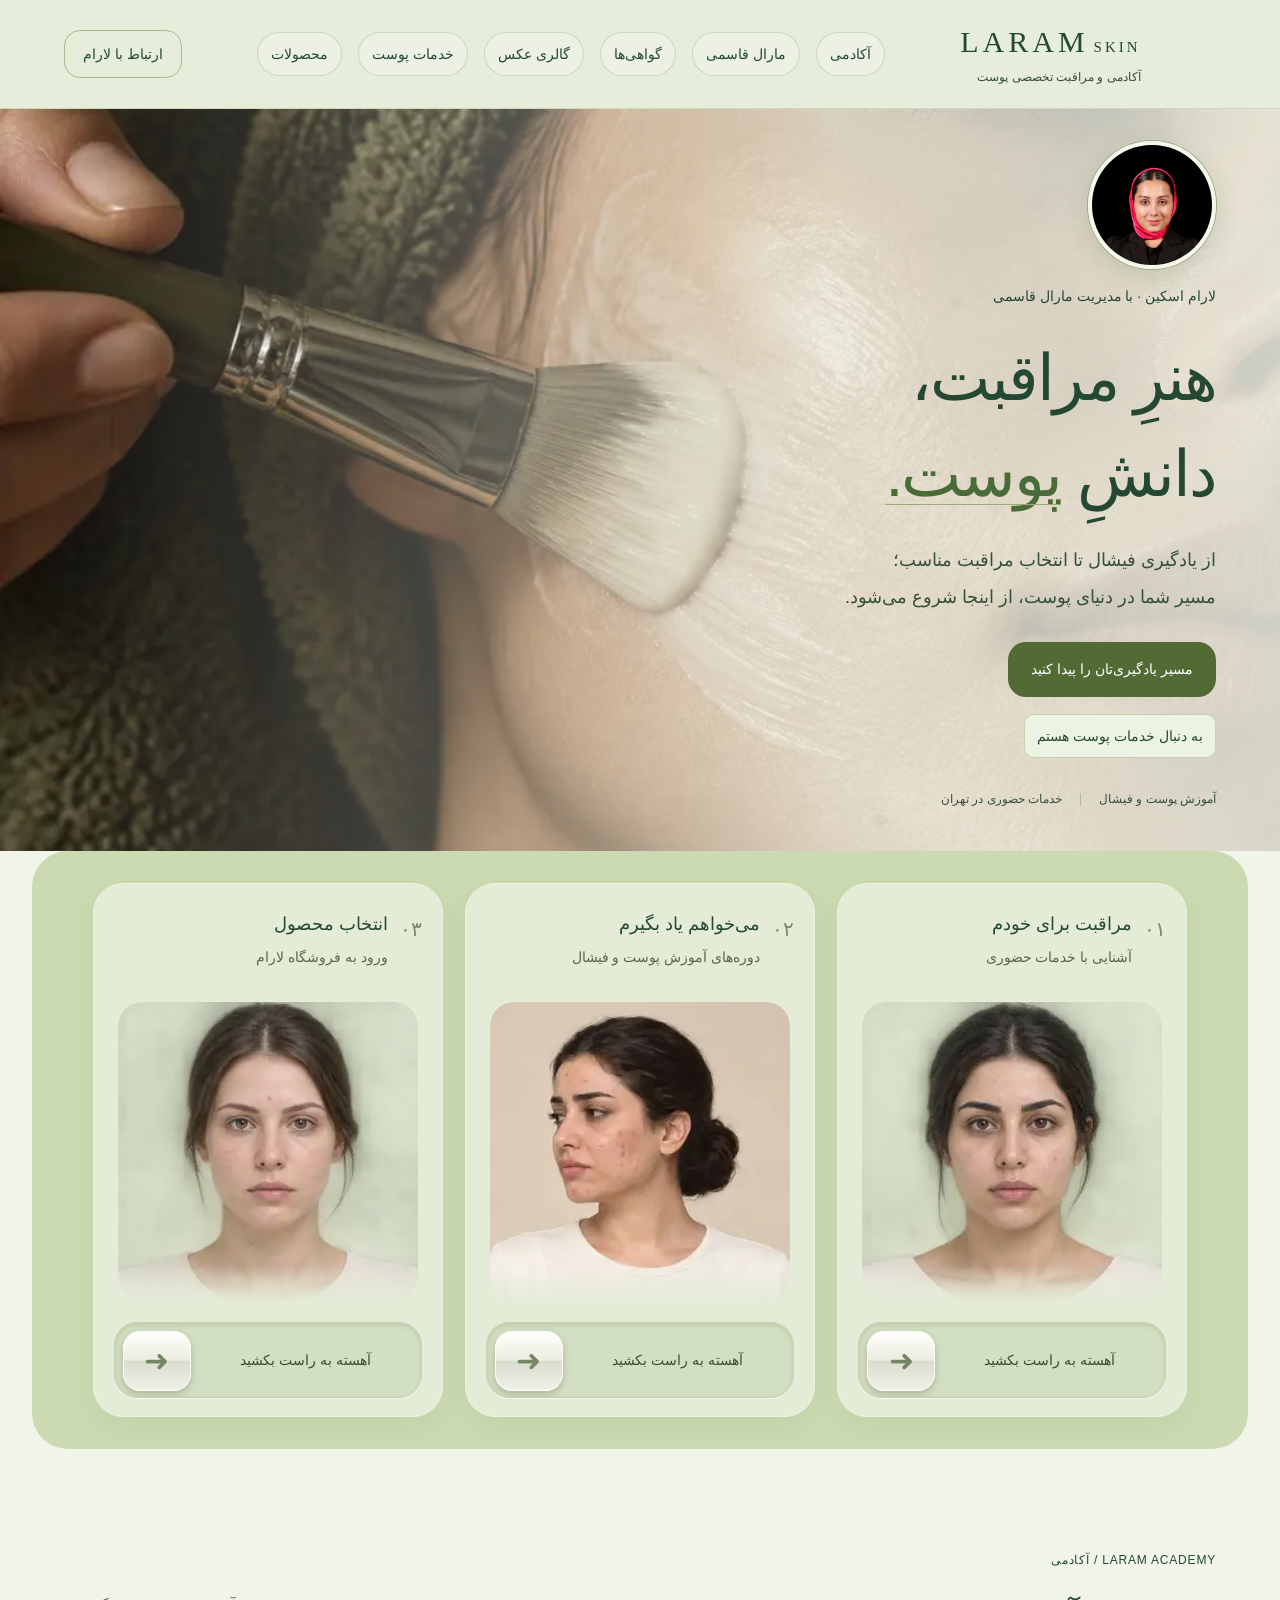
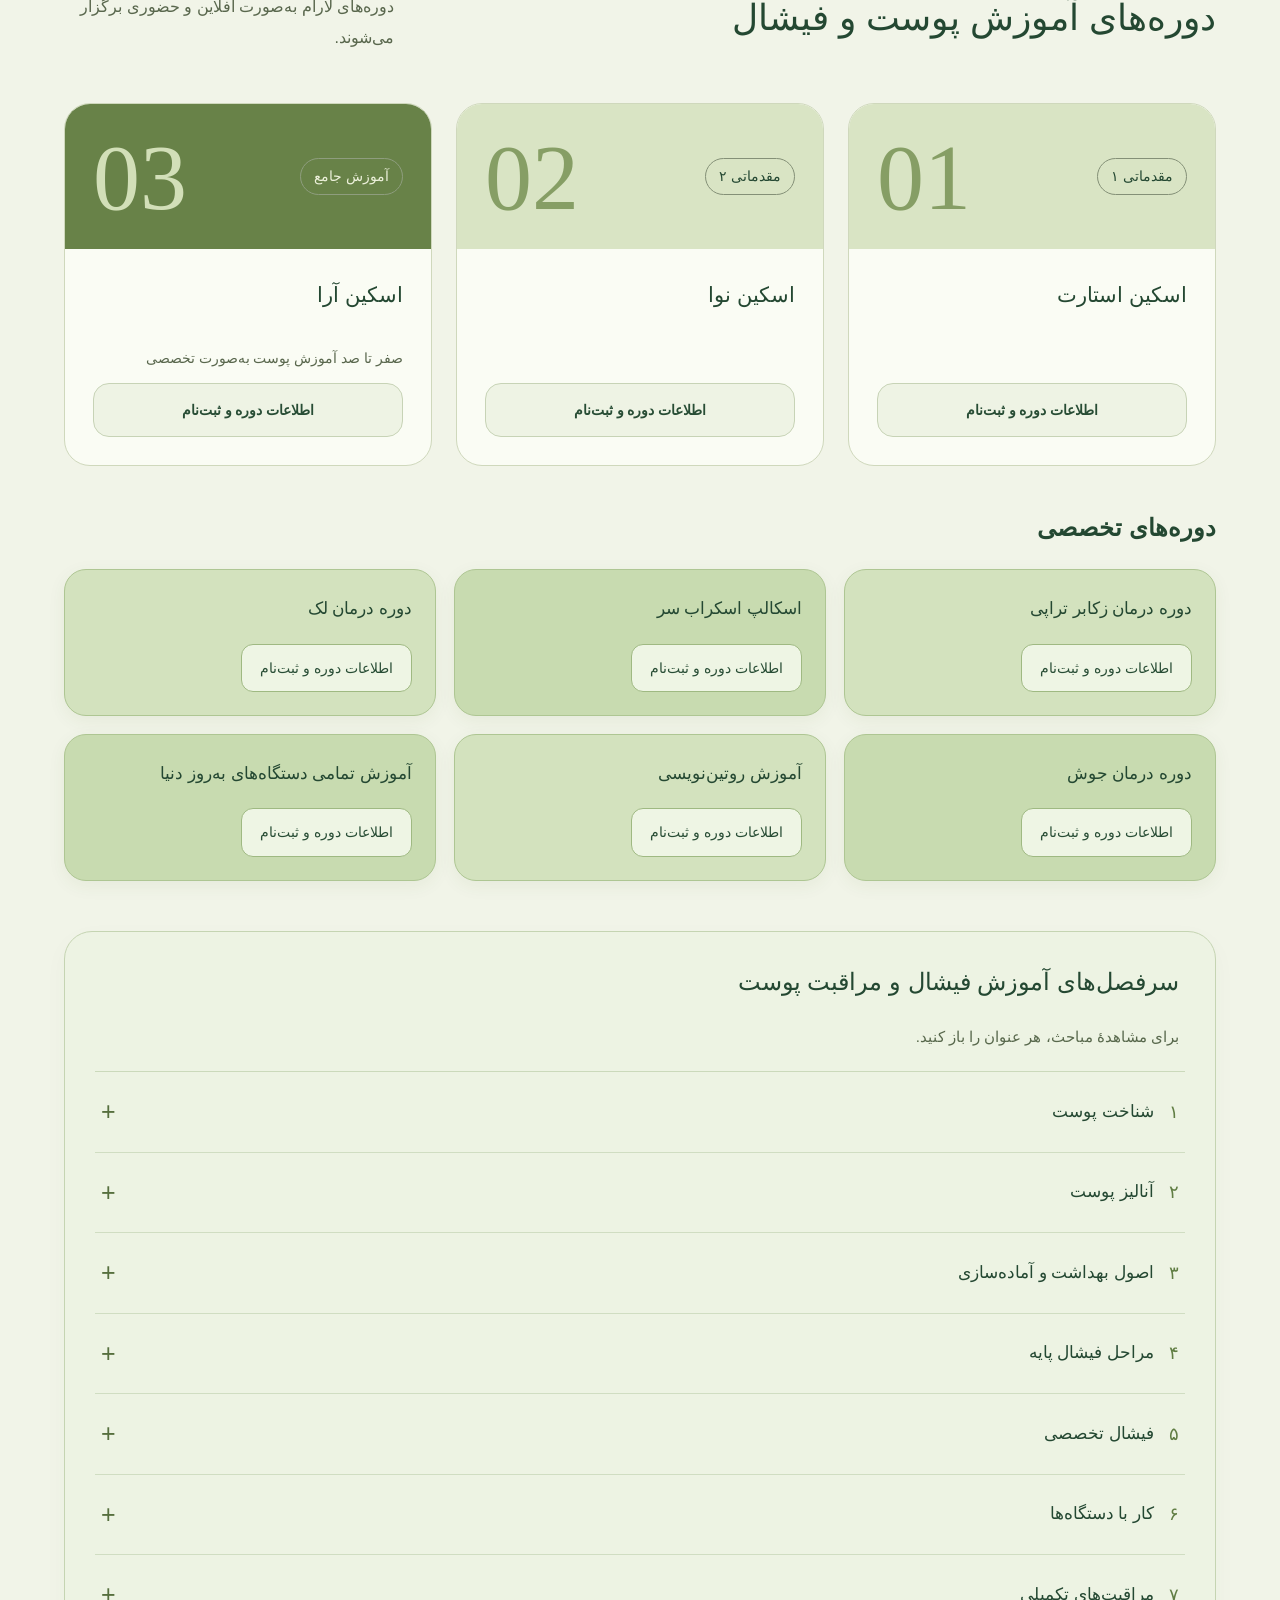
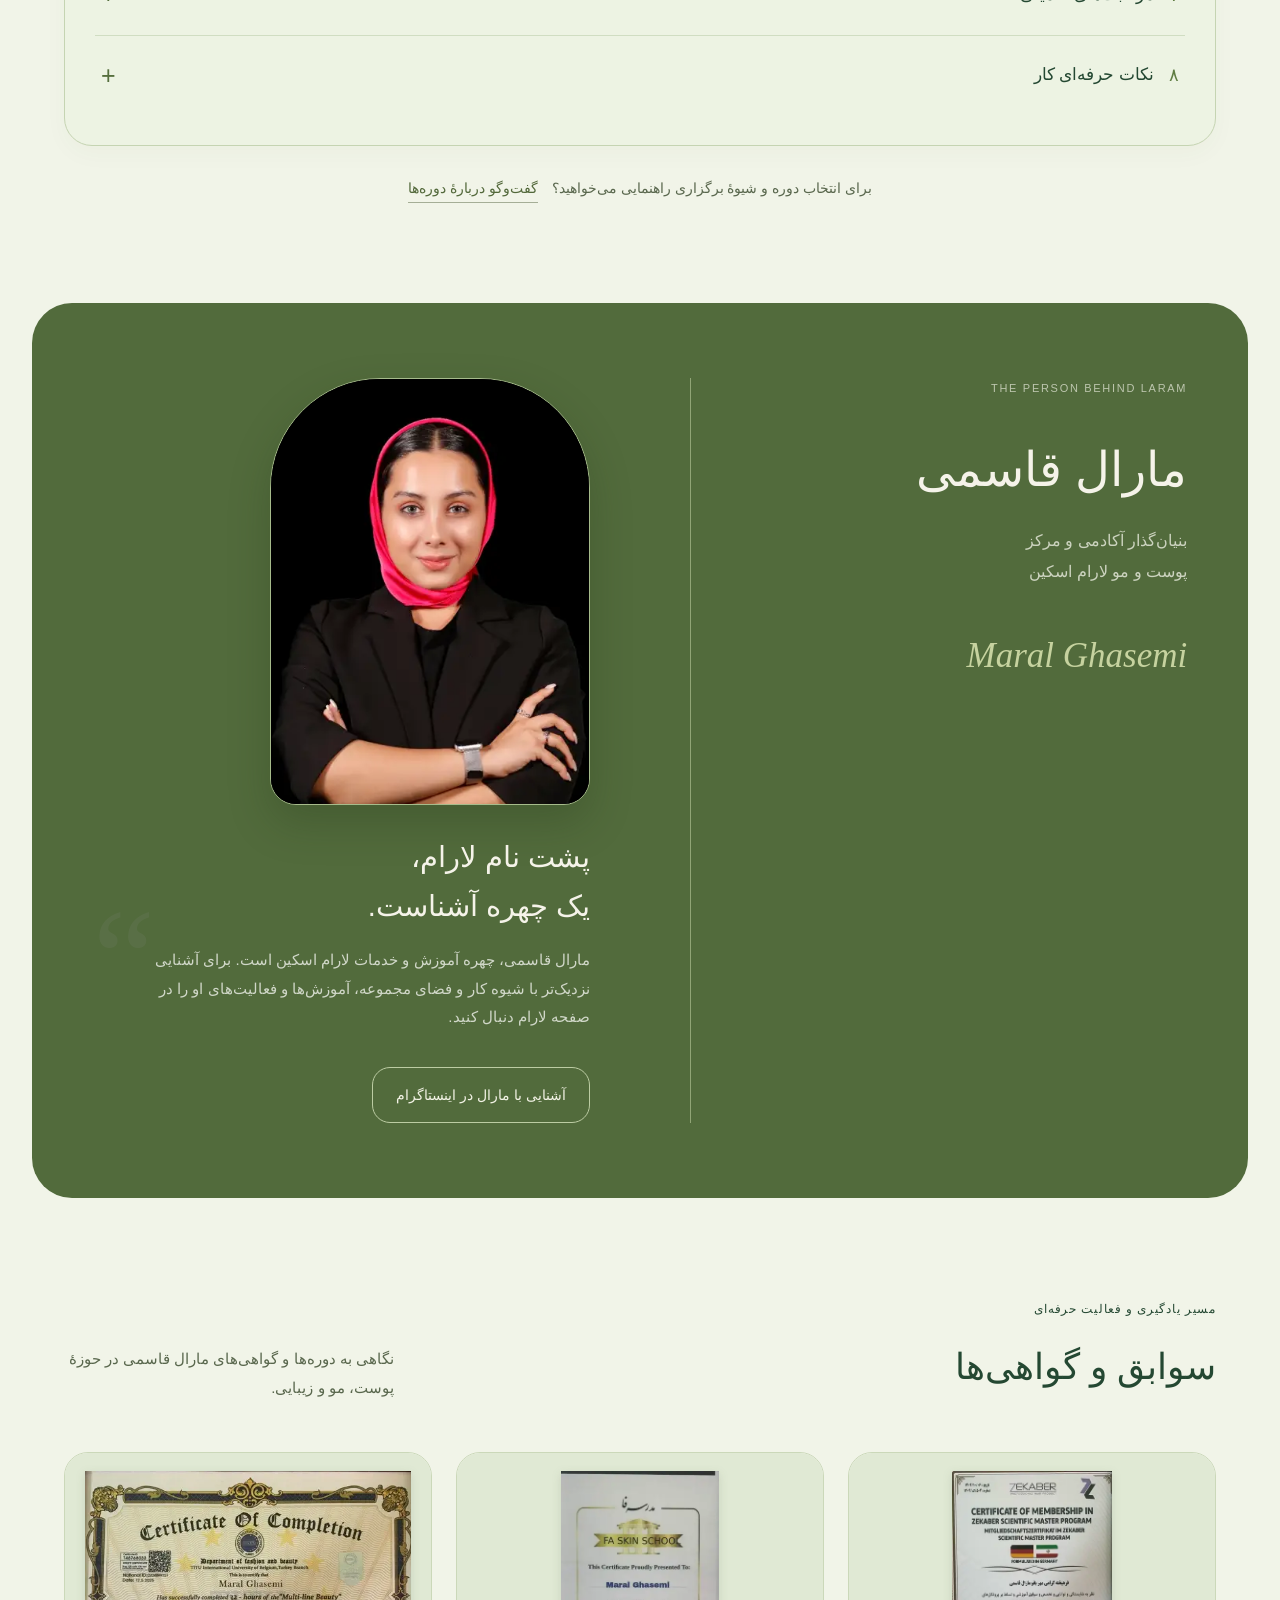
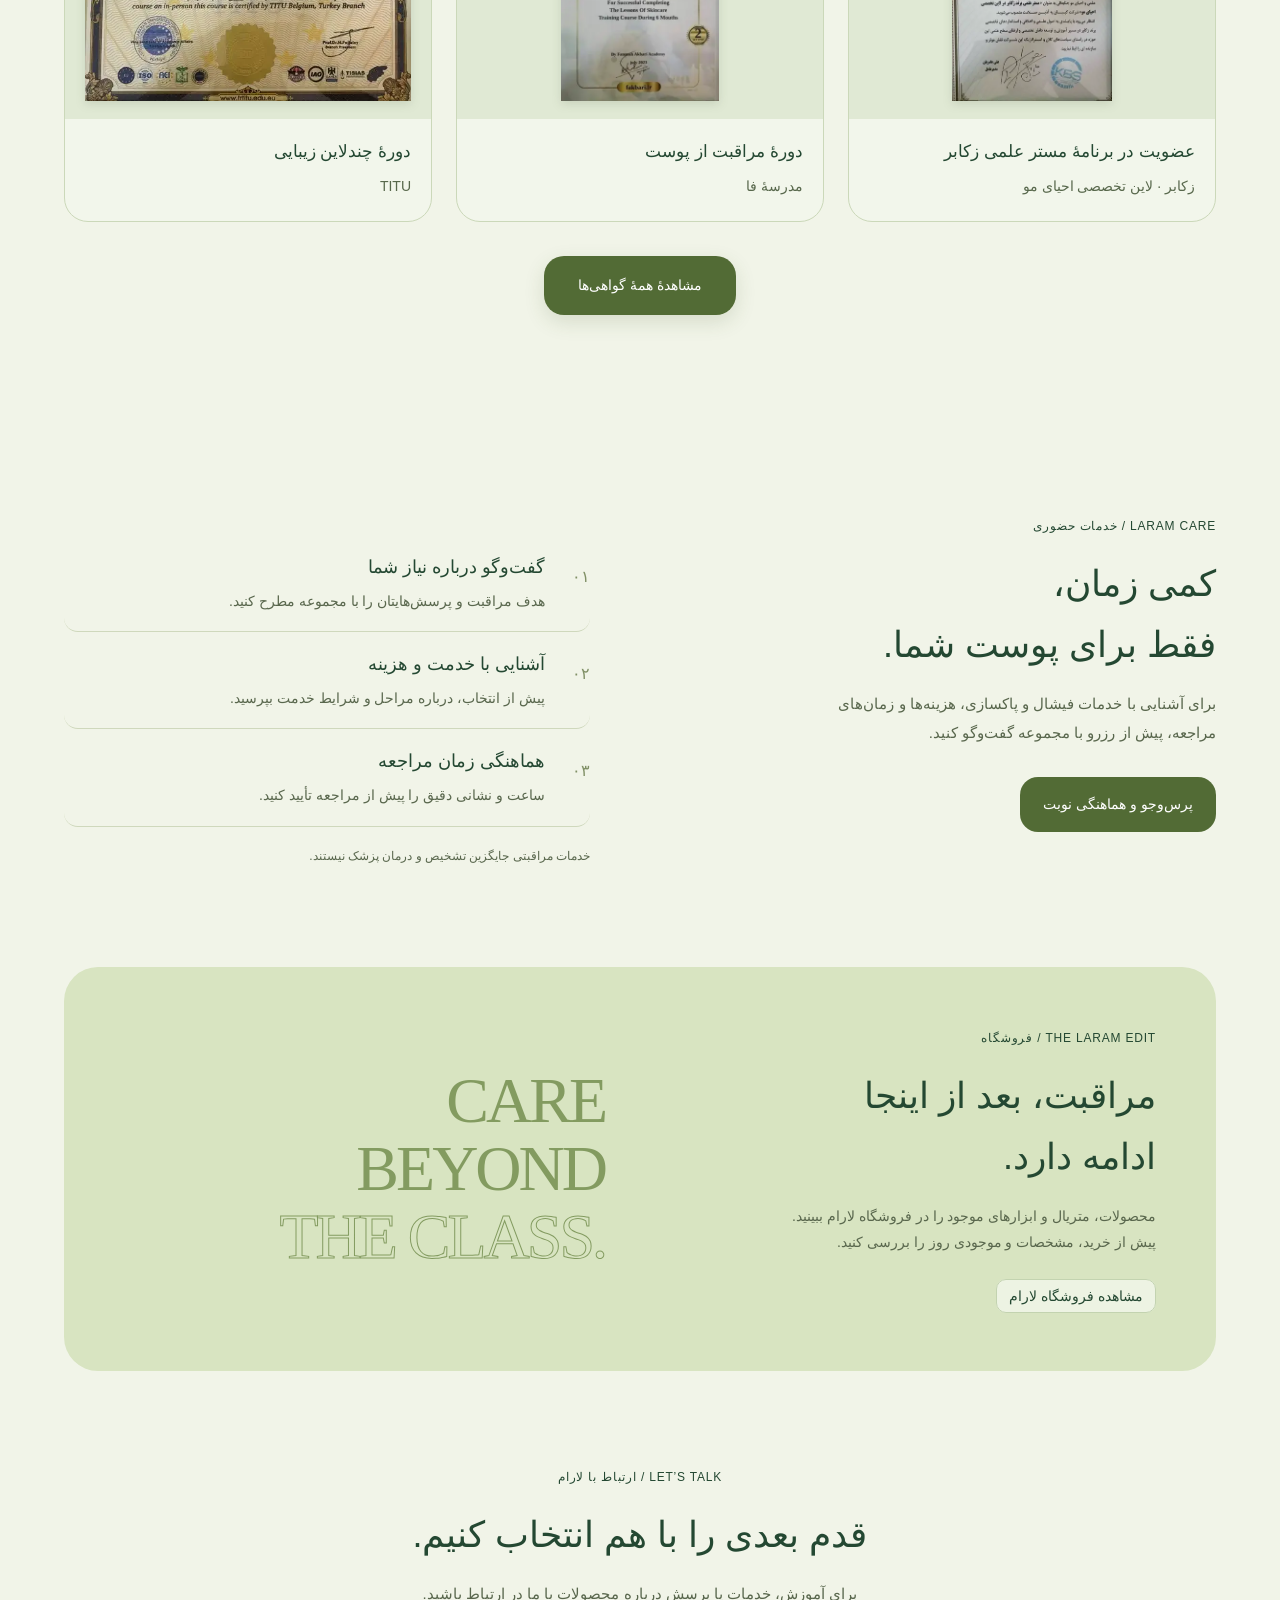
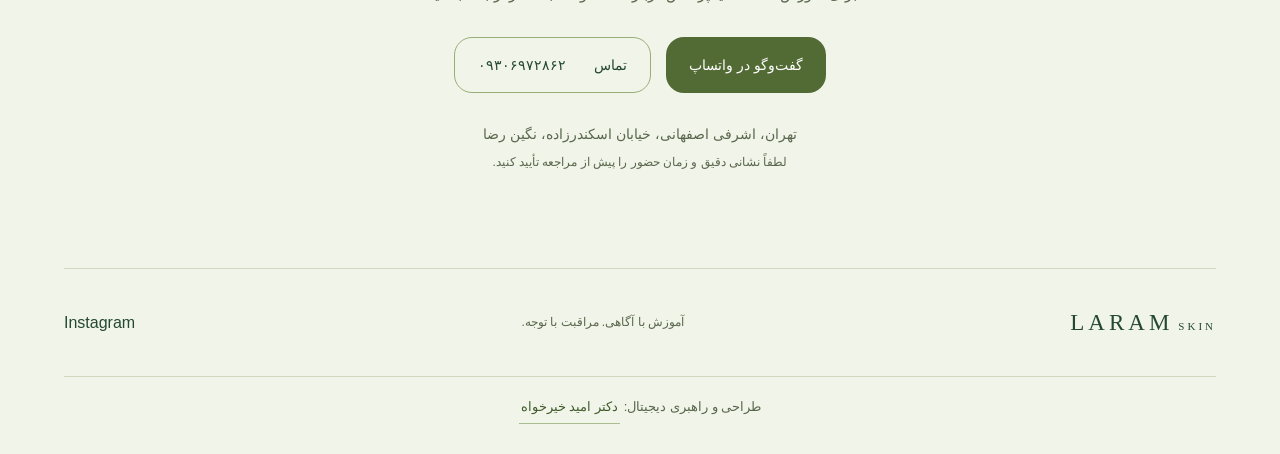
==== index.html @ 92f3fbf0 "chore: refresh responsive gallery assets" ====
<!doctype html><html lang="fa" dir="rtl"><head><meta charset="utf-8"><meta name="viewport" content="width=device-width, initial-scale=1"><meta name="description" content="لارام اسکین؛ آموزش تخصصی پوست و فیشال و خدمات مراقبت از پوست با مارال قاسمی"><title>لارام اسکین — هنر مراقبت، دانش پوست</title><link rel="canonical" href="https://laramskin.com/"><meta property="og:type" content="website"><meta property="og:locale" content="fa_IR"><meta property="og:site_name" content="لارام اسکین"><meta property="og:title" content="لارام اسکین — هنر مراقبت، دانش پوست"><meta property="og:description" content="آموزش تخصصی پوست و فیشال و خدمات مراقبت از پوست با مارال قاسمی"><meta property="og:url" content="https://laramskin.com/"><meta property="og:image" content="https://laramskin.com/assets/laram-skin-social-cover-v1.jpg"><meta property="og:image:secure_url" content="https://laramskin.com/assets/laram-skin-social-cover-v1.jpg"><meta property="og:image:type" content="image/jpeg"><meta property="og:image:width" content="1200"><meta property="og:image:height" content="630"><meta property="og:image:alt" content="لارام اسکین با مدیریت مارال قاسمی"><meta name="twitter:card" content="summary_large_image"><meta name="twitter:title" content="لارام اسکین — هنر مراقبت، دانش پوست"><meta name="twitter:description" content="آموزش تخصصی پوست و فیشال و خدمات مراقبت از پوست با مارال قاسمی"><meta name="twitter:image" content="https://laramskin.com/assets/laram-skin-social-cover-v1.jpg"><link rel="stylesheet" href="site-bundle.css?v=20260920c"></head><body><div id="laram-circle-preview" dir="rtl">


<a class="skip" href="#main">رفتن به محتوای اصلی</a>
<header><div class="nav wrap"><span class="nav-maral" aria-hidden="true"><img src="assets/maral-avatar.webp" alt="" width="40" height="40"><span>مارال قاسمی</span></span><a href="#" class="brand" aria-label="لارام اسکین، خانه"><span class="wordmark" dir="ltr">LARAM<span>SKIN</span></span><small>آکادمی و مراقبت تخصصی پوست</small></a><nav aria-label="منوی اصلی"><a href="#academy">آکادمی</a><a href="#maral">مارال قاسمی</a><a href="credentials.html">گواهی‌ها</a><a href="gallery.html">گالری عکس</a><a href="#care">خدمات پوست</a><a href="#shop">محصولات</a></nav><a class="nav-cta" href="#contact">ارتباط با لارام</a><button class="menu-btn" aria-expanded="false" aria-controls="mobile-nav" aria-label="باز کردن منو">☰</button></div><nav id="mobile-nav" class="mobile-nav" hidden><a href="#academy">آکادمی</a><a href="#maral">مارال قاسمی</a><a href="credentials.html">گواهی‌ها</a><a href="gallery.html">گالری عکس</a><a href="#care">خدمات پوست</a><a href="#shop">محصولات</a><a href="#contact">ارتباط با لارام</a></nav></header>
<main id="main">
<section class="hero hero-background"><div class="hero-copy"><div class="eyebrow maral-intro"><img class="maral-avatar" src="assets/maral-avatar.webp" alt="مارال قاسمی" width="56" height="56"><span class="maral-intro-text">لارام اسکین · با مدیریت مارال قاسمی</span></div><h1>هنرِ مراقبت،<br>دانشِ <em>پوست.</em></h1><p>از یادگیری فیشال تا انتخاب مراقبت مناسب؛<br>مسیر شما در دنیای پوست، از اینجا شروع می‌شود.</p><div class="actions"><a class="button primary" href="#academy">مسیر یادگیری‌تان را پیدا کنید</a><a class="text-link" href="#care">به دنبال خدمات پوست هستم</a></div><div class="hero-foot"><span>آموزش پوست و فیشال</span><i></i><span>خدمات حضوری در تهران</span></div></div></section>
<section class="path-band"><div class="wrap paths">
<div class="slide-card" data-destination="#care"><div class="slide-heading"><span class="number">۰۱</span><div><h2>مراقبت برای خودم</h2><p>آشنایی با خدمات حضوری</p></div></div><div class="portrait-stage" aria-hidden="true"><div class="skin-portrait portrait-happy"></div><div class="skin-portrait portrait-sad"></div></div><div class="skin-slide" dir="ltr"><div class="slide-instruction" dir="rtl">آهسته به راست بکشید</div><button class="slide-handle" type="button" role="slider" aria-label="ورود به مراقبت برای خودم؛ به راست بکشید" aria-valuemin="0" aria-valuemax="100" aria-valuenow="0" aria-valuetext="برای ورود به راست بکشید" aria-orientation="horizontal"><span aria-hidden="true" style="font-size:30px;line-height:1">➜</span></button></div></div>
<div class="slide-card" data-destination="#academy"><div class="slide-heading"><span class="number">۰۲</span><div><h2>می‌خواهم یاد بگیرم</h2><p>دوره‌های آموزش پوست و فیشال</p></div></div><div class="portrait-stage" aria-hidden="true"><div class="skin-portrait portrait-happy"></div><div class="skin-portrait portrait-sad"></div></div><div class="skin-slide" dir="ltr"><div class="slide-instruction" dir="rtl">آهسته به راست بکشید</div><button class="slide-handle" type="button" role="slider" aria-label="ورود به دوره‌های آموزشی؛ به راست بکشید" aria-valuemin="0" aria-valuemax="100" aria-valuenow="0" aria-valuetext="برای ورود به راست بکشید" aria-orientation="horizontal"><span aria-hidden="true" style="font-size:30px;line-height:1">➜</span></button></div></div>
<div class="slide-card" data-destination="#shop"><div class="slide-heading"><span class="number">۰۳</span><div><h2>انتخاب محصول</h2><p>ورود به فروشگاه لارام</p></div></div><div class="portrait-stage" aria-hidden="true"><div class="skin-portrait portrait-happy"></div><div class="skin-portrait portrait-sad"></div></div><div class="skin-slide" dir="ltr"><div class="slide-instruction" dir="rtl">آهسته به راست بکشید</div><button class="slide-handle" type="button" role="slider" aria-label="ورود به فروشگاه لارام؛ به راست بکشید" aria-valuemin="0" aria-valuemax="100" aria-valuenow="0" aria-valuetext="برای ورود به راست بکشید" aria-orientation="horizontal"><span aria-hidden="true" style="font-size:30px;line-height:1">➜</span></button></div></div>
</div></section>
<section id="academy" class="section wrap"><div class="section-head"><div><div class="eyebrow">LARAM ACADEMY / آکادمی</div><h2>دوره‌های آموزش پوست و فیشال</h2></div><p>دوره‌های لارام به‌صورت آفلاین و حضوری برگزار می‌شوند.</p></div><div class="courses"><article class="course"><div class="course-top"><span>مقدماتی ۱</span><b>01</b></div><div class="course-body"><h3>اسکین استارت</h3><a class="course-link" href="https://wa.me/989306972862?text=%D8%B3%D9%84%D8%A7%D9%85%D8%8C%20%D8%A8%D8%B1%D8%A7%DB%8C%20%D8%AB%D8%A8%D8%AA%E2%80%8C%D9%86%D8%A7%D9%85%D8%8C%20%D8%B4%D9%87%D8%B1%DB%8C%D9%87%20%D9%88%20%D8%B4%DB%8C%D9%88%D9%87%D9%94%20%D8%A8%D8%B1%DA%AF%D8%B2%D8%A7%D8%B1%DB%8C%20%D8%A7%D8%B3%DA%A9%DB%8C%D9%86%20%D8%A7%D8%B3%D8%AA%D8%A7%D8%B1%D8%AA%20%28%D8%A2%D9%81%D9%84%D8%A7%DB%8C%D9%86%20%DB%8C%D8%A7%20%D8%AD%D8%B6%D9%88%D8%B1%DB%8C%29%20%D8%B1%D8%A7%D9%87%D9%86%D9%85%D8%A7%DB%8C%DB%8C%20%D9%85%DB%8C%E2%80%8C%D8%AE%D9%88%D8%A7%D9%87%D9%85." target="_blank" rel="noopener">اطلاعات دوره و ثبت‌نام</a></div></article><article class="course"><div class="course-top"><span>مقدماتی ۲</span><b>02</b></div><div class="course-body"><h3>اسکین نوا</h3><a class="course-link" href="https://wa.me/989306972862?text=%D8%B3%D9%84%D8%A7%D9%85%D8%8C%20%D8%A8%D8%B1%D8%A7%DB%8C%20%D8%AB%D8%A8%D8%AA%E2%80%8C%D9%86%D8%A7%D9%85%D8%8C%20%D8%B4%D9%87%D8%B1%DB%8C%D9%87%20%D9%88%20%D8%B4%DB%8C%D9%88%D9%87%D9%94%20%D8%A8%D8%B1%DA%AF%D8%B2%D8%A7%D8%B1%DB%8C%20%D8%A7%D8%B3%DA%A9%DB%8C%D9%86%20%D9%86%D9%88%D8%A7%20%28%D8%A2%D9%81%D9%84%D8%A7%DB%8C%D9%86%20%DB%8C%D8%A7%20%D8%AD%D8%B6%D9%88%D8%B1%DB%8C%29%20%D8%B1%D8%A7%D9%87%D9%86%D9%85%D8%A7%DB%8C%DB%8C%20%D9%85%DB%8C%E2%80%8C%D8%AE%D9%88%D8%A7%D9%87%D9%85." target="_blank" rel="noopener">اطلاعات دوره و ثبت‌نام</a></div></article><article class="course featured"><div class="course-top"><span>آموزش جامع</span><b>03</b></div><div class="course-body"><h3>اسکین آرا</h3><p>صفر تا صد آموزش پوست به‌صورت تخصصی</p><a class="course-link" href="https://wa.me/989306972862?text=%D8%B3%D9%84%D8%A7%D9%85%D8%8C%20%D8%A8%D8%B1%D8%A7%DB%8C%20%D8%AB%D8%A8%D8%AA%E2%80%8C%D9%86%D8%A7%D9%85%D8%8C%20%D8%B4%D9%87%D8%B1%DB%8C%D9%87%20%D9%88%20%D8%B4%DB%8C%D9%88%D9%87%D9%94%20%D8%A8%D8%B1%DA%AF%D8%B2%D8%A7%D8%B1%DB%8C%20%D8%A7%D8%B3%DA%A9%DB%8C%D9%86%20%D8%A2%D8%B1%D8%A7%20%28%D8%A2%D9%81%D9%84%D8%A7%DB%8C%D9%86%20%DB%8C%D8%A7%20%D8%AD%D8%B6%D9%88%D8%B1%DB%8C%29%20%D8%B1%D8%A7%D9%87%D9%86%D9%85%D8%A7%DB%8C%DB%8C%20%D9%85%DB%8C%E2%80%8C%D8%AE%D9%88%D8%A7%D9%87%D9%85." target="_blank" rel="noopener">اطلاعات دوره و ثبت‌نام</a></div></article></div><div class="specialist-courses"><h3>دوره‌های تخصصی</h3><div class="specialist-grid"><article class="specialist-course"><h4>دوره درمان زکابر تراپی</h4><a href="https://wa.me/989306972862?text=%D8%B3%D9%84%D8%A7%D9%85%D8%8C%20%D8%A8%D8%B1%D8%A7%DB%8C%20%D8%AB%D8%A8%D8%AA%E2%80%8C%D9%86%D8%A7%D9%85%D8%8C%20%D8%B4%D9%87%D8%B1%DB%8C%D9%87%20%D9%88%20%D8%B4%DB%8C%D9%88%D9%87%D9%94%20%D8%A8%D8%B1%DA%AF%D8%B2%D8%A7%D8%B1%DB%8C%20%D8%AF%D9%88%D8%B1%D9%87%20%D8%AF%D8%B1%D9%85%D8%A7%D9%86%20%D8%B2%DA%A9%D8%A7%D8%A8%D8%B1%20%D8%AA%D8%B1%D8%A7%D9%BE%DB%8C%20%28%D8%A2%D9%81%D9%84%D8%A7%DB%8C%D9%86%20%DB%8C%D8%A7%20%D8%AD%D8%B6%D9%88%D8%B1%DB%8C%29%20%D8%B1%D8%A7%D9%87%D9%86%D9%85%D8%A7%DB%8C%DB%8C%20%D9%85%DB%8C%E2%80%8C%D8%AE%D9%88%D8%A7%D9%87%D9%85." target="_blank" rel="noopener">اطلاعات دوره و ثبت‌نام</a></article><article class="specialist-course"><h4>اسکالپ اسکراب سر</h4><a href="https://wa.me/989306972862?text=%D8%B3%D9%84%D8%A7%D9%85%D8%8C%20%D8%A8%D8%B1%D8%A7%DB%8C%20%D8%AB%D8%A8%D8%AA%E2%80%8C%D9%86%D8%A7%D9%85%D8%8C%20%D8%B4%D9%87%D8%B1%DB%8C%D9%87%20%D9%88%20%D8%B4%DB%8C%D9%88%D9%87%D9%94%20%D8%A8%D8%B1%DA%AF%D8%B2%D8%A7%D8%B1%DB%8C%20%D8%A7%D8%B3%DA%A9%D8%A7%D9%84%D9%BE%20%D8%A7%D8%B3%DA%A9%D8%B1%D8%A7%D8%A8%20%D8%B3%D8%B1%20%28%D8%A2%D9%81%D9%84%D8%A7%DB%8C%D9%86%20%DB%8C%D8%A7%20%D8%AD%D8%B6%D9%88%D8%B1%DB%8C%29%20%D8%B1%D8%A7%D9%87%D9%86%D9%85%D8%A7%DB%8C%DB%8C%20%D9%85%DB%8C%E2%80%8C%D8%AE%D9%88%D8%A7%D9%87%D9%85." target="_blank" rel="noopener">اطلاعات دوره و ثبت‌نام</a></article><article class="specialist-course"><h4>دوره درمان لک</h4><a href="https://wa.me/989306972862?text=%D8%B3%D9%84%D8%A7%D9%85%D8%8C%20%D8%A8%D8%B1%D8%A7%DB%8C%20%D8%AB%D8%A8%D8%AA%E2%80%8C%D9%86%D8%A7%D9%85%D8%8C%20%D8%B4%D9%87%D8%B1%DB%8C%D9%87%20%D9%88%20%D8%B4%DB%8C%D9%88%D9%87%D9%94%20%D8%A8%D8%B1%DA%AF%D8%B2%D8%A7%D8%B1%DB%8C%20%D8%AF%D9%88%D8%B1%D9%87%20%D8%AF%D8%B1%D9%85%D8%A7%D9%86%20%D9%84%DA%A9%20%28%D8%A2%D9%81%D9%84%D8%A7%DB%8C%D9%86%20%DB%8C%D8%A7%20%D8%AD%D8%B6%D9%88%D8%B1%DB%8C%29%20%D8%B1%D8%A7%D9%87%D9%86%D9%85%D8%A7%DB%8C%DB%8C%20%D9%85%DB%8C%E2%80%8C%D8%AE%D9%88%D8%A7%D9%87%D9%85." target="_blank" rel="noopener">اطلاعات دوره و ثبت‌نام</a></article><article class="specialist-course"><h4>دوره درمان جوش</h4><a href="https://wa.me/989306972862?text=%D8%B3%D9%84%D8%A7%D9%85%D8%8C%20%D8%A8%D8%B1%D8%A7%DB%8C%20%D8%AB%D8%A8%D8%AA%E2%80%8C%D9%86%D8%A7%D9%85%D8%8C%20%D8%B4%D9%87%D8%B1%DB%8C%D9%87%20%D9%88%20%D8%B4%DB%8C%D9%88%D9%87%D9%94%20%D8%A8%D8%B1%DA%AF%D8%B2%D8%A7%D8%B1%DB%8C%20%D8%AF%D9%88%D8%B1%D9%87%20%D8%AF%D8%B1%D9%85%D8%A7%D9%86%20%D8%AC%D9%88%D8%B4%20%28%D8%A2%D9%81%D9%84%D8%A7%DB%8C%D9%86%20%DB%8C%D8%A7%20%D8%AD%D8%B6%D9%88%D8%B1%DB%8C%29%20%D8%B1%D8%A7%D9%87%D9%86%D9%85%D8%A7%DB%8C%DB%8C%20%D9%85%DB%8C%E2%80%8C%D8%AE%D9%88%D8%A7%D9%87%D9%85." target="_blank" rel="noopener">اطلاعات دوره و ثبت‌نام</a></article><article class="specialist-course"><h4>آموزش روتین‌نویسی</h4><a href="https://wa.me/989306972862?text=%D8%B3%D9%84%D8%A7%D9%85%D8%8C%20%D8%A8%D8%B1%D8%A7%DB%8C%20%D8%AB%D8%A8%D8%AA%E2%80%8C%D9%86%D8%A7%D9%85%D8%8C%20%D8%B4%D9%87%D8%B1%DB%8C%D9%87%20%D9%88%20%D8%B4%DB%8C%D9%88%D9%87%D9%94%20%D8%A8%D8%B1%DA%AF%D8%B2%D8%A7%D8%B1%DB%8C%20%D8%A2%D9%85%D9%88%D8%B2%D8%B4%20%D8%B1%D9%88%D8%AA%DB%8C%D9%86%E2%80%8C%D9%86%D9%88%DB%8C%D8%B3%DB%8C%20%28%D8%A2%D9%81%D9%84%D8%A7%DB%8C%D9%86%20%DB%8C%D8%A7%20%D8%AD%D8%B6%D9%88%D8%B1%DB%8C%29%20%D8%B1%D8%A7%D9%87%D9%86%D9%85%D8%A7%DB%8C%DB%8C%20%D9%85%DB%8C%E2%80%8C%D8%AE%D9%88%D8%A7%D9%87%D9%85." target="_blank" rel="noopener">اطلاعات دوره و ثبت‌نام</a></article><article class="specialist-course"><h4>آموزش تمامی دستگاه‌های به‌روز دنیا</h4><a href="https://wa.me/989306972862?text=%D8%B3%D9%84%D8%A7%D9%85%D8%8C%20%D8%A8%D8%B1%D8%A7%DB%8C%20%D8%AB%D8%A8%D8%AA%E2%80%8C%D9%86%D8%A7%D9%85%D8%8C%20%D8%B4%D9%87%D8%B1%DB%8C%D9%87%20%D9%88%20%D8%B4%DB%8C%D9%88%D9%87%D9%94%20%D8%A8%D8%B1%DA%AF%D8%B2%D8%A7%D8%B1%DB%8C%20%D8%A2%D9%85%D9%88%D8%B2%D8%B4%20%D8%AA%D9%85%D8%A7%D9%85%DB%8C%20%D8%AF%D8%B3%D8%AA%DA%AF%D8%A7%D9%87%E2%80%8C%D9%87%D8%A7%DB%8C%20%D8%A8%D9%87%E2%80%8C%D8%B1%D9%88%D8%B2%20%D8%AF%D9%86%DB%8C%D8%A7%20%28%D8%A2%D9%81%D9%84%D8%A7%DB%8C%D9%86%20%DB%8C%D8%A7%20%D8%AD%D8%B6%D9%88%D8%B1%DB%8C%29%20%D8%B1%D8%A7%D9%87%D9%86%D9%85%D8%A7%DB%8C%DB%8C%20%D9%85%DB%8C%E2%80%8C%D8%AE%D9%88%D8%A7%D9%87%D9%85." target="_blank" rel="noopener">اطلاعات دوره و ثبت‌نام</a></article></div></div><div id="syllabus" class="syllabus"><div class="syllabus-heading"><h3>سرفصل‌های آموزش فیشال و مراقبت پوست</h3><p>برای مشاهدهٔ مباحث، هر عنوان را باز کنید.</p></div><details class="syllabus-item"><summary><span class="syllabus-number">۱</span><span>شناخت پوست</span></summary><div class="syllabus-content"><ul><li>انواع پوست: خشک، چرب، مختلط، نرمال</li><li>شناخت مشکلات و نیازهای پوست</li><li>تشخیص نوع و وضعیت پوست</li><li>آشنایی با موانع پوستی و حساسیت‌ها</li><li>موارد منع انجام فیشال</li></ul></div></details><details class="syllabus-item"><summary><span class="syllabus-number">۲</span><span>آنالیز پوست</span></summary><div class="syllabus-content"><ul><li>نحوه صحیح مشاوره با مشتری</li><li>بررسی نوع و شرایط پوست</li><li>شناخت جوش، لک، دهیدراتگی، کدری و منافذ</li><li>انتخاب پروتکل مناسب برای هر پوست</li><li>طراحی روتین مراقبتی متناسب با پوست</li></ul></div></details><details class="syllabus-item"><summary><span class="syllabus-number">۳</span><span>اصول بهداشت و آماده‌سازی</span></summary><div class="syllabus-content"><ul><li>ضدعفونی و استریل ابزار و محیط</li><li>اصول بهداشت فردی و کار با مشتری</li><li>آماده‌سازی تخت و وسایل فیشال</li><li>نحوه صحیح استفاده و نگهداری از ابزار</li></ul></div></details><details class="syllabus-item"><summary><span class="syllabus-number">۴</span><span>مراحل فیشال پایه</span></summary><div class="syllabus-content"><ul><li>پاکسازی اولیه</li><li>شوینده و پاکسازی عمقی</li><li>لایه‌برداری</li><li>بخور و آماده‌سازی پوست</li><li>تخلیه اصولی کومدون‌ها در صورت مناسب بودن پوست</li><li>ماساژ صورت و گردن</li><li>ماسک</li><li>تونر، سرم و آبرسان</li><li>کرم و ضدآفتاب</li><li>مراقبت‌های بعد از فیشال</li></ul></div></details><details class="syllabus-item"><summary><span class="syllabus-number">۵</span><span>فیشال تخصصی</span></summary><div class="syllabus-content"><ul><li>فیشال پوست خشک و دهیدراته</li><li>فیشال پوست چرب و مستعد جوش</li><li>فیشال پوست مختلط</li><li>فیشال پوست کدر و خسته</li><li>فیشال پوست حساس</li><li>فیشال ضدلک و روشن‌کننده</li><li>فیشال آبرسان و ترمیم‌کننده</li><li>فیشال ضدپیری</li></ul></div></details><details class="syllabus-item"><summary><span class="syllabus-number">۶</span><span>کار با دستگاه‌ها</span></summary><div class="syllabus-content"><p class="device-note">آموزش کار با دستگاه‌ها متناسب با دستگاه‌های مورد استفاده در دوره انجام می‌شود.</p><ul><li>هیدروفیشال</li><li>اولتراسونیک</li><li>های‌فرکانس</li><li>اتوی صورت</li><li>میکرودرم</li><li>LED</li><li>اکسیژن‌رسانی</li></ul></div></details><details class="syllabus-item"><summary><span class="syllabus-number">۷</span><span>مراقبت‌های تکمیلی</span></summary><div class="syllabus-content"><ul><li>آموزش ماساژ صورت</li><li>ماسک‌گذاری صحیح</li><li>انتخاب محصولات مناسب هر پوست</li><li>ترکیب صحیح محصولات و مواد فعال</li><li>مراقبت قبل و بعد از فیشال</li><li>توصیه روتین خانگی به مشتری</li></ul></div></details><details class="syllabus-item"><summary><span class="syllabus-number">۸</span><span>نکات حرفه‌ای کار</span></summary><div class="syllabus-content"><ul><li>نحوه برخورد و مشاوره با مشتری</li><li>تشکیل پرونده پوستی</li><li>عکاسی قبل و بعد</li><li>قیمت‌گذاری خدمات</li><li>طراحی پکیج‌های فیشال</li><li>افزایش رضایت و وفاداری مشتری</li></ul></div></details></div><div class="academy-note"><span>برای انتخاب دوره و شیوهٔ برگزاری راهنمایی می‌خواهید؟</span><a href="https://wa.me/989306972862?text=%D8%B3%D9%84%D8%A7%D9%85%D8%8C%20%D8%A8%D8%B1%D8%A7%DB%8C%20%D8%AB%D8%A8%D8%AA%E2%80%8C%D9%86%D8%A7%D9%85%D8%8C%20%D8%B4%D9%87%D8%B1%DB%8C%D9%87%20%D9%88%20%D8%B4%DB%8C%D9%88%D9%87%D9%94%20%D8%A8%D8%B1%DA%AF%D8%B2%D8%A7%D8%B1%DB%8C%20%D8%AF%D9%88%D8%B1%D9%87%E2%80%8C%D9%87%D8%A7%DB%8C%20%D9%84%D8%A7%D8%B1%D8%A7%D9%85%20%28%D8%A2%D9%81%D9%84%D8%A7%DB%8C%D9%86%20%DB%8C%D8%A7%20%D8%AD%D8%B6%D9%88%D8%B1%DB%8C%29%20%D8%B1%D8%A7%D9%87%D9%86%D9%85%D8%A7%DB%8C%DB%8C%20%D9%85%DB%8C%E2%80%8C%D8%AE%D9%88%D8%A7%D9%87%D9%85." target="_blank" rel="noopener">گفت‌وگو دربارهٔ دوره‌ها</a></div></section>
<section id="maral" class="founder"><div class="wrap founder-grid"><div class="founder-title"><div class="eyebrow">THE PERSON BEHIND LARAM</div><h2>مارال قاسمی</h2><p>بنیان‌گذار آکادمی و مرکز<br>پوست و مو لارام اسکین</p><span class="signature" dir="ltr">Maral Ghasemi</span></div><div class="founder-copy"><figure class="maral-portrait"><img src="assets/maral-avatar.webp" alt="مارال قاسمی، بنیان‌گذار لارام اسکین" width="720" height="960" loading="lazy"></figure><span class="large-quote">“</span><h3>پشت نام لارام،<br>یک چهره آشناست.</h3><p>مارال قاسمی، چهره آموزش و خدمات لارام اسکین است. برای آشنایی نزدیک‌تر با شیوه کار و فضای مجموعه، آموزش‌ها و فعالیت‌های او را در صفحه لارام دنبال کنید.</p><a class="button light" href="https://www.instagram.com/laramskin.ir/" target="_blank" rel="noopener">آشنایی با مارال در اینستاگرام</a></div></div></section>
<section id="credentials" class="section wrap cert-section"><div class="section-head"><div><div class="eyebrow">مسیر یادگیری و فعالیت حرفه‌ای</div><h2>سوابق و گواهی‌ها</h2></div><p>نگاهی به دوره‌ها و گواهی‌های مارال قاسمی در حوزهٔ پوست، مو و زیبایی.</p></div><div class="cert-grid cert-highlights"><article class="cert-card" id="cert-2616"><a class="cert-preview" href="credentials.html#cert-2616"><img src="assets/certificate-2616-thumb.webp" alt="عضویت در برنامهٔ مستر علمی زکابر به نام مارال قاسمی" loading="lazy" width="480" height="340"></a><div class="cert-caption"><h3>عضویت در برنامهٔ مستر علمی زکابر</h3><p>زکابر · لاین تخصصی احیای مو</p></div></article><article class="cert-card" id="cert-2623"><a class="cert-preview" href="credentials.html#cert-2623"><img src="assets/certificate-2623-thumb.webp" alt="دورهٔ مراقبت از پوست به نام مارال قاسمی" loading="lazy" width="480" height="340"></a><div class="cert-caption"><h3>دورهٔ مراقبت از پوست</h3><p>مدرسهٔ فا</p></div></article><article class="cert-card" id="cert-2620"><a class="cert-preview" href="credentials.html#cert-2620"><img src="assets/certificate-2620-thumb.webp" alt="دورهٔ چندلاین زیبایی به نام مارال قاسمی" loading="lazy" width="480" height="340"></a><div class="cert-caption"><h3>دورهٔ چندلاین زیبایی</h3><p>TITU</p></div></article></div><a class="button primary cert-all" href="credentials.html">مشاهدهٔ همهٔ گواهی‌ها</a></section>
<section id="care" class="section wrap care"><div><div class="eyebrow">LARAM CARE / خدمات حضوری</div><h2>کمی زمان،<br>فقط برای پوست شما.</h2><p class="care-intro">برای آشنایی با خدمات فیشال و پاکسازی، هزینه‌ها و زمان‌های مراجعه، پیش از رزرو با مجموعه گفت‌وگو کنید.</p><a class="button primary" href="https://wa.me/989306972862?text=سلام،%20برای%20خدمات%20فیشال%20و%20زمان‌های%20مراجعه%20راهنمایی%20می‌خواهم." target="_blank" rel="noopener">پرس‌وجو و هماهنگی نوبت</a></div><div class="care-list"><div><span>۰۱</span><div><h3>گفت‌وگو درباره نیاز شما</h3><p>هدف مراقبت و پرسش‌هایتان را با مجموعه مطرح کنید.</p></div></div><div><span>۰۲</span><div><h3>آشنایی با خدمت و هزینه</h3><p>پیش از انتخاب، درباره مراحل و شرایط خدمت بپرسید.</p></div></div><div><span>۰۳</span><div><h3>هماهنگی زمان مراجعه</h3><p>ساعت و نشانی دقیق را پیش از مراجعه تأیید کنید.</p></div></div><small>خدمات مراقبتی جایگزین تشخیص و درمان پزشک نیستند.</small></div></section>
<section id="shop" class="shop wrap"><div><div class="eyebrow">THE LARAM EDIT / فروشگاه</div><h2>مراقبت، بعد از اینجا<br>ادامه دارد.</h2><p>محصولات، متریال و ابزارهای موجود را در فروشگاه لارام ببینید.<br>پیش از خرید، مشخصات و موجودی روز را بررسی کنید.</p><a class="text-link" href="https://laramskin.ir/" target="_blank" rel="noopener">مشاهده فروشگاه لارام</a></div><div class="shop-type" aria-hidden="true"><span>CARE</span><span>BEYOND</span><span class="outline">THE CLASS.</span></div></section>
<section id="contact" class="contact wrap"><div class="eyebrow">LET’S TALK / ارتباط با لارام</div><h2>قدم بعدی را با هم انتخاب کنیم.</h2><p>برای آموزش، خدمات یا پرسش درباره محصولات با ما در ارتباط باشید.</p><div class="contact-buttons"><a class="button primary" href="https://wa.me/989306972862" target="_blank" rel="noopener">گفت‌وگو در واتساپ</a><a class="button outline-button" href="tel:+989306972862">تماس <span dir="ltr">۰۹۳۰۶۹۷۲۸۶۲</span></a></div><p class="address">تهران، اشرفی اصفهانی، خیابان اسکندرزاده، نگین رضا<br><small>لطفاً نشانی دقیق و زمان حضور را پیش از مراجعه تأیید کنید.</small></p></section>
</main><footer class="wrap"><a class="wordmark" href="#" dir="ltr">LARAM<span>SKIN</span></a><p>آموزش با آگاهی. مراقبت با توجه.</p><a href="https://www.instagram.com/laramskin.ir/" target="_blank" rel="noopener" dir="ltr">Instagram</a><div class="site-credit">طراحی و راهبری دیجیتال: <a href="https://wa.me/905338481611?text=%D8%B3%D9%84%D8%A7%D9%85%D8%8C%20%D8%A7%D8%B2%20%D8%B7%D8%B1%DB%8C%D9%82%20%D9%88%D8%A8%E2%80%8C%D8%B3%D8%A7%DB%8C%D8%AA%20%D9%84%D8%A7%D8%B1%D8%A7%D9%85%20%D8%A7%D8%B3%DA%A9%DB%8C%D9%86%20%D8%A8%D8%A7%20%D8%B4%D9%85%D8%A7%20%D8%A2%D8%B4%D9%86%D8%A7%20%D8%B4%D8%AF%D9%85%20%D9%88%20%D8%A8%D8%B1%D8%A7%DB%8C%20%D8%B7%D8%B1%D8%A7%D8%AD%DB%8C%20%D9%88%20%D8%B1%D8%A7%D9%87%D8%A8%D8%B1%DB%8C%20%D8%AF%DB%8C%D8%AC%DB%8C%D8%AA%D8%A7%D9%84%20%D9%86%DB%8C%D8%A7%D8%B2%20%D8%A8%D9%87%20%D9%85%D8%B4%D8%A7%D9%88%D8%B1%D9%87%20%D8%AF%D8%A7%D8%B1%D9%85." target="_blank" rel="noopener noreferrer" aria-label="گفت‌وگوی واتساپ با دکتر امید خیرخواه">دکتر امید خیرخواه</a></div></footer>

</div>
<script src="app-bundle.js?v=20260920"></script>
</body></html>
---- site-bundle.css ----
body{margin:0;background:#f1f4e8}html{color-scheme:light}

@import url('https://fonts.googleapis.com/css2?family=Vazirmatn:wght@300;400;500;600;700;800&display=swap');
#laram-circle-preview{--green:#283e32;--ink:#25372c;--muted:#687066;--paper:#f8f7f2;--line:#dcded4;--lime:#dce5a8}*{box-sizing:border-box}html{scroll-behavior:smooth;scroll-padding-top:100px}#laram-circle-preview{margin:0;background:var(--paper);color:var(--ink);font-family:Vazirmatn,Tahoma,sans-serif;font-size:16px;line-height:1.9}a{color:inherit;text-decoration:none}button{font:inherit}a,button{-webkit-tap-highlight-color:transparent}a:focus-visible,button:focus-visible{outline:3px solid #8d9c48;outline-offset:5px}.wrap{width:min(1220px,90%);margin-inline:auto}.skip{position:fixed;top:-90px;background:white;padding:12px;z-index:10}.skip:focus{top:0}header{border-bottom:1px solid var(--line);background:var(--paper)}.nav{height:108px;display:flex;align-items:center;justify-content:space-between;gap:24px}.brand{display:grid;line-height:1.3}.wordmark{font-family:Georgia,serif;font-size:30px;letter-spacing:4px;white-space:nowrap}.wordmark span{font-weight:normal;font-size:15px;letter-spacing:3px;margin-left:5px}.brand small{font-size:12px;letter-spacing:0;margin-top:9px}.nav nav{display:flex;gap:30px;font-size:14px}.nav nav a:hover{color:#849354}.nav-cta{font-size:14px;border-bottom:1px solid;padding:8px 0}.nav-cta span{margin-right:22px}.menu-btn{display:none}.mobile-nav{padding:12px 5% 24px}.mobile-nav a{display:block;padding:9px}.hero{display:grid;grid-template-columns:1.1fr 1fr;gap:70px;align-items:center;padding-block:60px 70px}.eyebrow{font-size:12px;font-weight:500;letter-spacing:.8px;display:flex;align-items:center;gap:12px}.eyebrow>span{width:28px;height:1px;background:var(--green)}h1{font-size:clamp(48px,5.4vw,78px);font-weight:500;line-height:1.5;letter-spacing:-2px;margin:24px 0 20px}h1 em{font-style:normal;color:#7d8a52;position:relative}h1 em:after{content:'';height:1px;background:#9caa78;position:absolute;left:0;right:0;bottom:5px}.hero-copy>p{font-weight:300;color:var(--muted);font-size:18px;line-height:2.1}.actions{display:flex;align-items:flex-start;flex-direction:column;gap:22px;margin-top:32px}.button{display:inline-flex;align-items:center;justify-content:center;gap:28px;padding:14px 23px;min-height:52px;font-size:14px;transition:transform .2s,background .2s}.button:hover{transform:translateY(-3px)}.primary{background:var(--green);color:white}.primary:hover{background:#3c5444}.text-link{font-size:14px;border-bottom:1px solid #afb7a4;padding-bottom:5px}.text-link span{margin-right:18px}.hero-foot{display:flex;gap:18px;align-items:center;font-size:12px;color:var(--muted);margin-top:46px}.hero-foot i{height:13px;width:1px;background:#aeb7a6}.hero-art{position:relative;padding-left:16px}.image-frame{height:570px;border-radius:210px 210px 4px 4px;overflow:hidden;position:relative;background:#d8dccf}.image-frame>img{width:100%;height:100%;object-fit:cover}.image-bottom{position:absolute;bottom:0;right:0;left:0;color:#fff;background:linear-gradient(transparent,#172719b3);padding:65px 28px 26px;display:flex;justify-content:space-between;align-items:end;gap:10px}.image-bottom span:first-child{font-size:11px;letter-spacing:2px}.image-bottom span:last-child{font-size:16px}.editorial-tag{position:absolute;right:-35px;bottom:74px;background:#f5f3e9;display:flex;align-items:center;gap:16px;padding:14px 23px;box-shadow:0 5px 30px #18271614;font-size:14px;line-height:1.7}.tag-letter{font-family:Georgia,serif;font-size:57px;line-height:1;color:#7d8a52;border-left:1px solid #ccd0be;padding-left:17px}.image-caption{position:absolute;left:-14px;bottom:14px;writing-mode:vertical-rl;font-size:10px;color:#6a7363}.path-band{background:#eeefe7;border-block:1px solid var(--line)}.paths{display:grid;grid-template-columns:repeat(3,1fr);padding:27px 0}.paths>a{display:flex;align-items:center;gap:20px;padding:4px 28px;border-left:1px solid #cdd3c5}.paths>a:first-child{padding-right:0}.paths>a:last-child{border:0}.number{font-family:Georgia,serif;color:#7a886a;font-size:23px}.paths h2{font-size:17px;font-weight:500;margin:0}.paths p{font-size:12px;color:var(--muted);margin:3px 0 0}.path-arrow{margin-right:auto;font-size:23px}.section{padding-block:100px}.section-head{display:flex;justify-content:space-between;align-items:end;gap:50px;margin-bottom:40px}h2{font-size:36px;line-height:1.7;font-weight:500;margin:15px 0}.section-head>p{width:330px;color:var(--muted);font-size:15px;margin-bottom:10px}.courses{display:grid;grid-template-columns:repeat(3,1fr);gap:24px}.course{border:1px solid var(--line);background:#fffefa}.course-top{height:145px;display:flex;justify-content:space-between;align-items:center;padding:28px;background:#e5e8dc;overflow:hidden}.course-top span{border:1px solid #849077;padding:4px 13px;font-size:12px}.course-top b{font-family:Georgia,serif;font-size:94px;line-height:1;font-weight:400;color:#9ba88d}.tone-two{background:#d7ded0}.featured .course-top{background:var(--green);color:#edf1db}.featured .course-top b{color:#a7b391}.featured .course-top span{border-color:#8e9d7e}.course-body{padding:27px}.course-body small{font-size:12px;color:var(--muted)}h3{font-size:21px;font-weight:500;line-height:1.7;margin:10px 0}.course-body p{font-size:14px;color:var(--muted);min-height:56px}.course-link{display:flex;justify-content:space-between;border-top:1px solid var(--line);padding-top:18px;margin-top:23px;font-size:14px}.academy-note{display:flex;justify-content:center;gap:14px;font-size:14px;margin-top:29px;color:var(--muted)}.academy-note a{color:var(--green);border-bottom:1px solid #a5ae96}.founder{background:var(--green);color:#f5f3e9;padding:75px 0}.founder-grid{display:grid;grid-template-columns:1fr 1fr;gap:100px}.founder-title{border-left:1px solid #61715e}.founder .eyebrow{color:#bdc6ae;font-size:11px;letter-spacing:1.7px}.founder-title h2{font-size:48px;margin:30px 0 12px}.founder-title p{color:#ccd3bf;font-weight:300}.signature{font-size:35px;font-family:Georgia,serif;font-style:italic;display:inline-block;margin-top:20px;color:#c6d29f}.founder-copy{position:relative}.large-quote{position:absolute;top:-40px;left:0;font-family:Georgia,serif;font-size:140px;line-height:1;color:#68795a}.founder-copy h3{font-size:29px;margin-top:20px}.founder-copy p{font-size:15px;color:#d0d7c8;max-width:470px}.light{border:1px solid #90a083;margin-top:20px;color:#f3f3e6}.care{display:grid;grid-template-columns:1fr 1fr;gap:100px}.care-intro{max-width:400px;color:var(--muted);font-size:15px;margin-bottom:30px}.care-list{padding-top:20px}.care-list>div{display:flex;gap:27px;border-bottom:1px solid var(--line);padding:17px 0}.care-list>div>span{color:#809066;padding-top:10px}.care-list h3{font-size:18px;margin:0 0 5px}.care-list p{font-size:14px;color:var(--muted);margin:0}.care-list>small{font-size:12px;color:var(--muted);display:block;margin-top:18px}.shop{background:#e9edde;padding:60px;display:grid;grid-template-columns:1fr 1fr;gap:70px}.shop p{font-size:14px;color:var(--muted);margin-bottom:25px}.shop-type{display:flex;flex-direction:column;justify-content:center;align-items:flex-end;font-family:Georgia,serif;line-height:1.07;font-size:clamp(38px,5vw,70px);color:#8c9d73;letter-spacing:-3px;direction:ltr}.shop-type .outline{color:transparent;-webkit-text-stroke:1px #8c9d73}.contact{text-align:center;padding-block:95px 80px}.contact .eyebrow{justify-content:center}.contact h2{font-size:36px}.contact>p{color:var(--muted);font-size:15px}.contact-buttons{display:flex;justify-content:center;gap:15px;margin:28px 0}.outline-button{border:1px solid #aab49e}.address{margin-top:25px!important;font-size:14px!important}.address small{font-size:12px}footer{display:flex;align-items:center;justify-content:space-between;gap:20px;border-top:1px solid var(--line);padding-block:30px}footer p,footer>a:last-child{font-size:12px;color:var(--muted)}footer .wordmark{font-size:23px}footer .wordmark span{font-size:11px}@media(min-width:1500px){.hero{gap:110px}}@media(max-width:1000px){.nav nav{gap:18px}.nav-cta{display:none}.hero{gap:35px}.image-frame{height:500px}.editorial-tag{right:-20px}.founder-grid,.care{gap:50px}.paths>a{padding:4px 16px;gap:12px}.shop{padding:40px;gap:25px}.course-body{padding:20px}.course h3{font-size:18px}}@media(max-width:700px){.nav{height:85px}.wordmark{font-size:25px}.brand small{font-size:10px}.nav nav{display:none}.menu-btn{display:block;background:transparent;border:1px solid #cbd1c0;padding:4px 12px;font-size:22px;color:var(--green)}.hero{grid-template-columns:1fr;gap:38px;padding-block:34px 40px}.hero-copy{text-align:center}.eyebrow{font-size:11px}.hero-copy .eyebrow{justify-content:center}h1{font-size:52px;line-height:1.45;margin:20px 0 15px}.hero-copy>p{font-size:15px}.actions{align-items:center;margin-top:25px;gap:18px}.hero-foot{justify-content:center;margin-top:27px;gap:12px;font-size:11px}.hero-art{width:92%;margin:auto;padding:0}.image-frame{height:420px;border-radius:180px 180px 3px 3px}.editorial-tag{right:-13px;bottom:68px;padding:11px 17px}.image-caption{left:-17px}.paths{grid-template-columns:1fr;padding-block:8px}.paths>a,.paths>a:first-child{padding:18px 8px;border-left:0;border-bottom:1px solid #d2d7c8}.paths h2{font-size:16px}.paths p{font-size:12px}.section{padding-block:60px}.section-head{display:block;margin-bottom:27px}h2{font-size:28px;line-height:1.7}.section-head>p{width:auto;font-size:14px}.courses{grid-template-columns:1fr;gap:20px}.course-top{height:110px;padding:20px 25px}.course-top b{font-size:78px}.course-body{padding:24px}.course h3{font-size:21px}.course-body p{min-height:0}.academy-note{flex-direction:column;align-items:center;gap:5px;text-align:center;font-size:13px}.founder{padding-block:48px}.founder-grid{grid-template-columns:1fr;gap:30px}.founder-title{border-left:0;border-bottom:1px solid #65745d;padding-bottom:25px}.founder-title h2{font-size:37px;margin-top:18px}.signature{font-size:30px;margin-top:8px}.founder-copy h3{font-size:27px}.large-quote{top:0;font-size:100px}.care{grid-template-columns:1fr;gap:20px}.care-list{padding:0}.shop{grid-template-columns:1fr;padding:30px;gap:35px}.shop-type{font-size:49px;align-items:flex-start}.shop h2{font-size:28px}.contact{padding-block:60px 40px}.contact h2{font-size:26px}.contact-buttons{flex-direction:column;align-items:center;gap:12px}.contact-buttons .button{width:100%;max-width:320px}footer{flex-wrap:wrap;padding-block:25px;gap:10px}footer p{order:3;flex-basis:100%;margin:0}footer .wordmark{font-size:21px}}@media(prefers-reduced-motion:reduce){html{scroll-behavior:auto}.button{transition:none}.button:hover{transform:none}}

#laram-circle-preview{--green:#52683a;--ink:#2d3f25;--muted:#59674d;--paper:#f1f4e8;--line:#cfd8bc;--lime:#d7e6ae}
#laram-circle-preview{background:var(--paper)}header{background:#e6edda}.hero{padding-block:48px 58px}h1 em{color:#748e4a}.primary{background:#526b35;border-radius:18px}.primary:hover{background:#405729}.button{border-radius:18px}.menu-btn{border-radius:12px}.image-frame{border-radius:180px 180px 32px 32px}.editorial-tag{background:#ecf2df;border-radius:24px}.path-band{background:#cbdab0;border:0;border-radius:36px;margin-inline:2.5%}.paths{gap:26px;padding-block:30px}.slide-card{min-width:0}.slide-heading{display:flex;align-items:center;gap:16px;margin-bottom:15px}.paths h2{font-size:17px}.paths p{font-size:14px}.skin-slide{--progress:0;position:relative;height:76px;border-radius:23px;background:#dcb398 none 0% 50% / 300% 100% no-repeat;box-shadow:inset 0 2px 7px #64442f35,0 2px 0 #ffffff70;isolation:isolate;overflow:hidden;transition:background-position .32s ease;direction:ltr}
.slide-handle{position:absolute;left:8px;top:8px;width:68px;height:60px;border-radius:17px;border:1px solid #ffffffde;box-shadow:0 3px 7px #3a342640,inset 0 1px 1px white;background:linear-gradient(#fffef9 0%,#edece2 48%,#d9dccd 51%,#f0f1e7 100%);display:flex;align-items:center;justify-content:center;cursor:grab;touch-action:pan-y;user-select:none;z-index:2;transition:transform .32s ease,background .22s,box-shadow .22s;color:#758467;padding:0}
.slide-handle svg{width:37px;height:28px;fill:currentColor;filter:drop-shadow(0 1px 0 #fff);animation:slide-hint 3.6s ease-in-out infinite}.slide-instruction{position:absolute;inset:0 12px 0 87px;display:flex;align-items:center;justify-content:center;color:#3d3427;font-size:14px;font-weight:500;text-shadow:0 1px 3px #fff9;opacity:calc(1 - var(--progress) * 1.5);pointer-events:none}.slide-instruction:before{content:'';position:absolute;inset:18px 0;background:#fff5;filter:blur(8px);z-index:-1;border-radius:20px}.is-dragging,.is-dragging .slide-handle{transition:none}.is-dragging .slide-handle{cursor:grabbing}.is-dragging svg,.is-ready svg,.is-complete svg{animation:none}.is-complete .slide-handle{background:linear-gradient(#91af62,#65883f);color:#fff;border-color:#a8c881;box-shadow:0 3px 9px #29422050,inset 0 1px 1px #dcebb7}.is-complete .slide-handle svg{filter:none}.slide-fallback{display:block;width:fit-content;font-size:12px;color:#465937;margin:10px auto 0;border-bottom:1px solid #91a77a}.slide-fallback span{margin-right:8px}.course{border-radius:26px;overflow:hidden;background:#fafcf4}.course-top{background:#d9e4c4}.tone-two{background:#c8d9ab}.featured .course-top{background:#688248}.course-top span{border-radius:25px}.course-top b{color:#869e65}.featured .course-top b{color:#d2dfb8}.founder{background:#526b3c;border-radius:40px;margin-inline:2.5%}.founder-title{border-color:#91a576}.light{border-color:#bccca3}.shop{background:#d8e4c1;border-radius:34px}.shop-type{color:#839b60}.shop-type .outline{-webkit-text-stroke-color:#839b60}.outline-button{border-color:#97ae79}.nav-cta{border:1px solid #aabb91;border-radius:16px;padding:10px 18px}.mobile-nav{background:#e6edda;border-radius:0 0 25px 25px}.care-list>div{border-radius:14px}.slide-handle:focus-visible{outline:3px solid #263e17;outline-offset:-4px}
.skin-slide{background-size:300% auto;background-color:#e8c5c0}
@keyframes slide-hint{0%,65%,100%{transform:translateX(-3px);opacity:.75}25%,40%{transform:translateX(5px);opacity:1}}
@media(max-width:1000px){.paths{gap:16px}.slide-instruction{font-size:12px;inset-inline:82px 6px}.slide-handle{width:60px}.paths h2{font-size:15px}.paths p{font-size:12px}}
@media(max-width:700px){.path-band{border-radius:28px}.paths{gap:25px;padding-block:26px}.paths h2{font-size:17px}.paths p{font-size:14px}.slide-heading{margin-bottom:12px}.skin-slide{height:78px}.slide-handle{width:70px;height:62px}.slide-instruction{font-size:14px;left:90px;right:10px}.image-frame{border-radius:170px 170px 30px 30px}.founder{border-radius:30px}.shop{border-radius:28px}.hero{padding-block:32px 40px}}
@media(prefers-reduced-motion:reduce){.slide-handle svg{animation:none}.skin-slide,.slide-handle{transition:none}}

.paths{align-items:stretch;gap:22px;padding-block:32px}.paths:after{display:none}
.slide-card{--progress:0;display:flex;flex-direction:column;padding:24px 20px 18px;background:#e4ecd8;border:1px solid #edf3e3;border-radius:30px;box-shadow:0 8px 26px #465b3010;overflow:hidden;min-width:0}
.slide-heading{margin:0;min-height:78px;align-items:flex-start;gap:12px}.slide-heading .number{font-size:20px;padding-top:2px}.paths h2{font-size:18px;line-height:1.8}.paths p{font-size:14px;line-height:1.9;margin-top:3px}
.portrait-stage{position:relative;min-height:225px;flex:1;margin:12px -8px 18px;isolation:isolate}.skin-portrait{position:absolute;bottom:0;width:52%;aspect-ratio:3/4;background-image:none;background-size:200% 100%;background-repeat:no-repeat;border-radius:26px;transition:opacity .3s ease,transform .3s ease;mask-image:linear-gradient(to bottom,#000 88%,transparent 100%)}
.portrait-sad{right:0;background-position:100% 50%;opacity:calc(1 - var(--progress));transform:translateX(calc(var(--progress) * 8px))}.portrait-happy{left:0;background-position:0% 50%;opacity:var(--progress);transform:translateX(calc((1 - var(--progress)) * -8px))}
.skin-slide{flex-shrink:0;height:76px;background:#d3dfc2;background-image:none!important;box-shadow:inset 0 2px 5px #586b3330,0 1px 0 #fff9;border:1px solid #c3d2af;border-radius:23px;overflow:hidden}.slide-instruction{color:#3a4f2d;font-size:13px;text-shadow:none}.slide-instruction:before{display:none}.slide-handle{color:#758665}.slide-fallback{font-size:13px;margin-top:13px}.portrait-note{font-size:11px;line-height:1.8;text-align:center;color:#657458;margin-top:9px}
.skin-portrait{aspect-ratio:1;width:68%}
.slide-card:has(.is-dragging) .skin-portrait{transition:none}
@media(max-width:1000px) and (min-width:701px){.paths{gap:12px}.slide-card{padding:18px 12px 15px;border-radius:24px}.paths h2{font-size:16px}.paths p{font-size:13px}.portrait-stage{min-height:185px}.slide-instruction{font-size:12px}.slide-heading{min-height:95px}}
@media(max-width:700px){.paths{gap:22px;padding-block:24px}.slide-card{padding:24px 20px 18px}.slide-heading{min-height:65px}.paths h2{font-size:19px}.paths p{font-size:14px}.portrait-stage{min-height:240px;margin-block:8px 20px}.skin-portrait{width:51%;max-width:200px}.slide-instruction{font-size:14px}.portrait-note{font-size:12px}}
@media(max-width:700px){.skin-portrait{width:68%;max-width:260px}.portrait-stage{min-height:260px}}
@media(prefers-reduced-motion:reduce){.skin-portrait{transition:none;transform:none}}

/* Aligned before/after portraits: one face position, three distinct models. */
.slide-card:nth-child(1){--portrait-x:0%}
.slide-card:nth-child(2){--portrait-x:50%}
.slide-card:nth-child(3){--portrait-x:100%}
.portrait-stage{display:grid;grid-template-columns:minmax(0,1fr);justify-items:center;align-content:end;min-height:0;flex:initial;margin:16px 0 20px}
.skin-portrait{position:relative;grid-area:1/1;inset:auto;width:100%;max-width:300px;aspect-ratio:1;border-radius:24px;background-image:url("assets/skin-portraits-composite.webp");background-size:300% 200%;transform:none;transition:opacity .25s ease}
.portrait-sad{background-position:var(--portrait-x) 0%;opacity:1;z-index:0}
.portrait-happy{background-position:var(--portrait-x) 100%;opacity:var(--progress);z-index:1}
@media(max-width:700px){.portrait-stage{min-height:0}.skin-portrait{width:100%;max-width:300px}}
@media(prefers-reduced-motion:reduce){.skin-portrait{transition:none}}

/* Only the academy model uses the nine-frame head-turn experiment. */
.rotation-demo .skin-portrait{background-image:none;background-size:300% 300%;transition:none;mask-image:radial-gradient(ellipse 45% 48% at 50% 53%,#000 76%,transparent 100%)}
.rotation-demo .portrait-sad{opacity:1}
.rotation-demo .portrait-happy{opacity:var(--frame-mix,0)}

/* The uploaded continuous take follows the handle; it never autoplays. */
.skin-video{display:block;width:100%;max-width:300px;aspect-ratio:1;object-fit:cover;border-radius:24px;background:#e4ecd8;pointer-events:none;mask-image:linear-gradient(to bottom,#000 88%,transparent 100%)}
.slide-instruction{font-size:14px}

.skin-video-frames{position:relative;width:100%;max-width:300px;aspect-ratio:1;border-radius:24px;overflow:hidden;background-repeat:no-repeat;background-size:500% 500%;mask-image:linear-gradient(to bottom,#000 88%,transparent 100%)}

.skin-frame-poster{display:block;width:100%;height:100%;object-fit:cover}
.frames-ready .skin-frame-poster{visibility:hidden}

.cert-grid{display:grid;grid-template-columns:repeat(3,minmax(0,1fr));gap:24px}.cert-card{min-width:0;border:1px solid #cbd8b9;border-radius:24px;background:#f2f6eb;overflow:hidden;scroll-margin-top:120px}.cert-open,.cert-preview{display:block;width:100%;background:#e0e9d4;padding:18px;border:0;cursor:pointer;text-decoration:none;color:#34472d;font:inherit}.cert-open img,.cert-preview img{display:block;width:100%;height:230px;object-fit:contain;filter:drop-shadow(0 3px 5px #26351d20)}.cert-open span{display:block;font-size:14px;margin-top:14px}.cert-caption{padding:18px 20px 22px}.cert-caption h3{font-size:17px;line-height:1.8;margin:0 0 5px}.cert-caption p{font-size:14px;line-height:1.9;color:#58684c;margin:0}.cert-all{margin-top:28px}.credentials-page{padding-block:40px 80px}.cert-back{display:inline-block;font-size:15px;margin-bottom:35px}.credentials-intro{max-width:740px;margin-bottom:38px}.credentials-intro h1{font-size:clamp(30px,5vw,54px);line-height:1.5;margin:12px 0}.credentials-intro p{font-size:17px;line-height:2}.cert-dialog{width:min(1100px,94vw);max-height:92dvh;padding:0;border:1px solid #cbd8b9;border-radius:22px;background:#f2f6eb;color:#253820}.cert-dialog::backdrop{background:#14200fbb}.cert-dialog-head{display:flex;align-items:center;justify-content:space-between;gap:16px;padding:14px 20px;position:sticky;top:0;background:#f2f6eb;z-index:1}.cert-dialog-head h2{font-size:16px;line-height:1.8;margin:0}.cert-close{font:inherit;min-height:44px;padding:6px 16px;border:1px solid #bacaa5;border-radius:14px;background:#e0e9d4;cursor:pointer;white-space:nowrap}.cert-dialog-#laram-circle-preview{padding:12px 20px 24px;overflow:auto}.cert-dialog-body img{display:block;width:auto;height:auto;max-width:100%;max-height:72dvh;margin:auto;object-fit:contain}body:has(.cert-dialog[open]){overflow:hidden}.cert-open:focus-visible,.cert-close:focus-visible,.cert-preview:focus-visible{outline:3px solid #486c32;outline-offset:-4px}@media(max-width:1000px){.cert-grid{grid-template-columns:repeat(2,minmax(0,1fr))}.cert-highlights article:last-child{grid-column:1/-1}.cert-highlights article:last-child .cert-preview img{height:230px}}@media(max-width:600px){.cert-grid{grid-template-columns:1fr;gap:20px}.cert-highlights article:last-child{grid-column:auto}.cert-open img,.cert-preview img{height:250px}.credentials-page{padding-top:25px}.cert-dialog-head{padding:12px}.cert-dialog-#laram-circle-preview{padding:8px 10px 18px}.cert-dialog-body img{max-height:none}.cert-dialog{max-height:90dvh}}

#academy .course-body small{font-size:14px}#academy .course-top span{font-size:14px}#academy .section-head>p{font-size:16px}.specialist-courses{margin-top:42px}.specialist-courses>h3,.syllabus-heading h3{font-size:24px;margin-bottom:20px}.specialist-grid{display:grid;grid-template-columns:repeat(3,minmax(0,1fr));gap:18px}.specialist-course{display:flex;flex-direction:column;align-items:flex-start;border:1px solid #c7d5b6;border-radius:22px;padding:23px;background:#e7eedc;min-width:0}.specialist-course h4{font-size:17px;font-weight:500;line-height:1.9;margin:0 0 18px}.specialist-course a{font-size:14px;margin-top:auto;padding-top:8px;border-bottom:1px solid #a4b790}.specialist-course a span{margin-right:9px}.syllabus{margin-top:50px;scroll-margin-top:110px}.syllabus-heading p{color:#58684c;font-size:15px;margin-bottom:22px}.syllabus-item{background:#f2f6eb;border:1px solid #cbd8bc;border-radius:20px;margin-bottom:12px;overflow:hidden}.syllabus-item summary{cursor:pointer;display:flex;align-items:center;gap:15px;min-height:68px;padding:16px 22px;font-size:17px;list-style:none}.syllabus-item summary::-webkit-details-marker{display:none}.syllabus-item summary:after{content:'+';margin-right:auto;font-size:25px;color:#566f3e}.syllabus-item[open] summary:after{content:'−'}.syllabus-item[open] summary{border-bottom:1px solid #d7e1cb}.syllabus-number{color:#607d43;font-size:18px}.syllabus-content{padding:12px 26px 20px}.syllabus-content ul{margin:4px 0;padding-right:22px;columns:2;column-gap:40px}.syllabus-content li{font-size:16px;line-height:2;margin:5px 0;break-inside:avoid}.device-note{font-size:15px;line-height:2;color:#58684c}.syllabus-item summary:focus-visible{outline:3px solid #486c32;outline-offset:-4px}@media(max-width:950px){.specialist-grid{grid-template-columns:repeat(2,minmax(0,1fr))}}@media(max-width:600px){.specialist-grid{grid-template-columns:1fr;gap:12px}.specialist-course{padding:20px}.syllabus-content ul{columns:1}.syllabus-item summary{font-size:16px;padding:14px 17px}.syllabus-content{padding:12px 18px 18px}.specialist-courses>h3,.syllabus-heading h3{font-size:21px}.syllabus{margin-top:38px}}

/* One shared syllabus surface, with internal section dividers. */
.syllabus{background:#edf3e3;border:1px solid #c5d4b2;border-radius:28px;padding:30px;box-shadow:0 8px 24px #41592a08}
.syllabus-heading{padding:0 6px 20px;border-bottom:1px solid #cbd9bb}
.syllabus-heading h3{margin-top:0}.syllabus-heading p{margin-bottom:0}
.syllabus-item{background:transparent;border:0;border-bottom:1px solid #d0ddc2;border-radius:0;margin:0;overflow:visible}
.syllabus-item:last-child{border-bottom:0}.syllabus-item summary{padding-inline:6px}.syllabus-item[open] summary{border-bottom:0}
.syllabus-content{padding-inline:16px}.syllabus-item summary:focus-visible{border-radius:10px}
@media(max-width:600px){.syllabus{padding:22px 18px;border-radius:24px}.syllabus-heading{padding-inline:0}.syllabus-item summary{padding-inline:0}.syllabus-content{padding-inline:0}}

.button,.nav-cta,.course-link,.text-link,.specialist-course a,.cert-open{transition:background-color .22s ease,color .22s ease,box-shadow .22s ease,transform .22s ease,border-color .22s ease}
.course-link{justify-content:center;border:1px solid #c5d5b1;border-radius:14px;padding:12px 16px;background:#e8efde;text-align:center}
.specialist-course a{border:1px solid #becfa9;border-radius:12px;padding:9px 15px;background:#f1f5e9;text-align:center}
.text-link{border-radius:10px;padding:8px 12px;border:1px solid #c3d3b0;background:#edf3e3}
.button:active,.nav-cta:active,.course-link:active,.text-link:active,.specialist-course a:active,.cert-open:active{transform:scale(.98)}
@media(hover:hover){.button:hover,.nav-cta:hover,.course-link:hover,.text-link:hover,.specialist-course a:hover{transform:translateY(-2px);box-shadow:0 5px 14px #425b2c18}.course-link:hover,.text-link:hover,.specialist-course a:hover,.nav-cta:hover{background:#dce8cb;border-color:#9ab77e}.cert-open:hover{background:#d5e3c7}.button.light:hover{background:#ffffff12}}
@media(prefers-reduced-motion:reduce){.button,.nav-cta,.course-link,.text-link,.specialist-course a,.cert-open{transition:none;transform:none!important}}

.courses .course{display:flex;flex-direction:column}
.courses .course-body{display:flex;flex-direction:column;flex:1}
.courses .course-body h3{margin-top:0}
.courses .course-body .course-link{margin-top:auto}
.courses .course-body h3:last-of-type{margin-bottom:20px}
.specialist-course{background:#d3e2be;border-color:#aec693;box-shadow:0 5px 18px #405c2510}
.specialist-course:nth-child(even){background:#c8dbb0}
.specialist-course a{background:#eef5e4;border-color:#9fb982;min-height:46px;display:inline-flex;align-items:center;justify-content:center;padding:10px 18px;position:relative;overflow:hidden;isolation:isolate}
.cert-all{display:flex;width:fit-content;max-width:100%;margin:34px auto 0;padding:16px 34px;min-height:58px;border-radius:20px;box-shadow:0 7px 20px #425d2926;position:relative;overflow:hidden;isolation:isolate}
.specialist-course a::after,.cert-all::after{content:'';position:absolute;inset:-70% auto -70% -60%;width:38%;background:linear-gradient(90deg,transparent,#ffffff55,transparent);transform:skewX(-22deg);pointer-events:none;animation:laram-button-shine 5.5s ease-in-out infinite}
.specialist-course:nth-child(2n) a::after{animation-delay:.65s}
.specialist-course:nth-child(3n) a::after{animation-delay:1.3s}
.cert-all::after{animation-delay:1s}
@keyframes laram-button-shine{0%,65%{left:-60%;opacity:0}70%{opacity:1}95%,100%{left:140%;opacity:0}}
footer{flex-wrap:wrap}
footer .site-credit{width:100%;text-align:center;font-size:13px;color:#59674d;padding-top:15px;border-top:1px solid #cfd8bc;margin-top:10px;order:10}
.site-credit a{display:inline-block;color:#405b2c;border-bottom:1px solid #a9bd91;padding:3px 2px;transition:color .2s,border-color .2s}
.site-credit a:hover{color:#253b17;border-color:currentColor}
@media(hover:hover){.specialist-course a:hover,.cert-all:hover{transform:translateY(-3px);box-shadow:0 9px 22px #3a54232b}.cert-all:hover{background:#405729}}
@media(prefers-reduced-motion:reduce){.specialist-course a::after,.cert-all::after{animation:none;display:none}.specialist-course a,.cert-all{transition:none;transform:none!important}}
.maral-intro{gap:13px;letter-spacing:0}
.maral-intro .maral-avatar{display:block;width:56px;height:56px;flex:none;object-fit:cover;object-position:50% 20%;border-radius:50%;border:2px solid #b3c69a;box-shadow:0 4px 14px #3b512322}
.hero-copy .eyebrow .maral-intro-text{width:auto;height:auto;background:none;font-size:13px;line-height:1.9}
.maral-portrait{width:min(100%,320px);margin:0 0 28px auto;overflow:hidden;aspect-ratio:3/4;border-radius:110px 110px 26px 26px;border:1px solid #a6bb8b;box-shadow:0 18px 40px #23361744;background:#050505}
.maral-portrait img{width:100%;height:100%;object-fit:cover;object-position:50% 35%;display:block}
.founder-copy .large-quote{top:auto;bottom:95px;opacity:.35;pointer-events:none}
@media(max-width:700px){.hero-copy .maral-intro{justify-content:center}.hero-copy .eyebrow .maral-intro-text{font-size:12px;text-align:right}.maral-portrait{margin-inline:auto;width:min(100%,310px)}}
.section h2,.section h3,.section h4,.specialist-courses>h3,.specialist-course h4,.syllabus-heading h3,.syllabus-item summary,.course-body h3,.cert-caption h3,.credentials-intro h1,.credentials-intro h2,.shop h2,.contact h2,.paths h2{color:#244832}
.specialist-course a,.course-link{color:#284d35}
.specialist-courses>h3{font-weight:600}
.hero.hero-background{display:flex;align-items:center;min-height:min(780px,calc(100svh - 108px));width:100%;max-width:none;margin:0;padding:44px max(5%,calc((100% - 1220px)/2)) 54px;background-color:#edf1e4;background-image:linear-gradient(to left,rgba(241,244,232,.85) 0%,rgba(241,244,232,.72) 35%,rgba(241,244,232,.34) 58%,rgba(241,244,232,.02) 100%),url("assets/hero-maral-background.webp");background-size:cover;background-position:center,center 48%;position:relative}
.hero-background .hero-copy{width:min(620px,65%);position:relative;color:#244832}
.hero-background h1{color:#244832;margin-top:20px;font-size:clamp(44px,5vw,70px)}
.hero-background h1 em{color:#496b37}
.hero-background .hero-copy>p,.hero-background .hero-foot{color:#36503b}
.hero-background .maral-intro{flex-direction:column;align-items:flex-start;gap:14px;color:#244832}
.hero-background .maral-intro .maral-avatar{width:128px;height:128px;border:4px solid #f5f7ed;box-shadow:0 0 0 1px #95ad7f,0 10px 28px #243c2729;object-position:50% 20%}
.hero-background .hero-copy .maral-intro-text{font-size:14px;color:#244832}
.hero-background .hero-foot{margin-top:30px}
.hero-background .actions{margin-top:25px;gap:17px}
@media(max-width:700px){.hero.hero-background{min-height:calc(100svh - 85px);padding:30px 6% 38px;background-image:linear-gradient(to bottom,rgba(241,244,232,.46),rgba(241,244,232,.65) 55%,rgba(241,244,232,.78)),url("assets/hero-maral-background.webp");background-position:center,62% center}.hero-background .hero-copy{width:100%}.hero-background .maral-intro{align-items:center}.hero-background .maral-intro .maral-avatar{width:112px;height:112px}.hero-background .hero-copy .maral-intro-text{text-align:center;font-size:13px}.hero-background h1{font-size:48px;margin-top:17px}.hero-background .hero-copy>p{font-size:16px}}
.hero.hero-background{min-height:680px;height:auto;align-items:flex-start}
.hero-background .hero-copy{align-self:flex-start}
.brand small{color:#36503b}
@media(max-width:700px){.hero.hero-background{min-height:0;height:auto;padding-block:30px 38px}}

#laram-circle-preview .slide-handle{cursor:grab}#laram-circle-preview .hero-slider{touch-action:none}#laram-circle-preview .slide-handle svg{animation:none}#laram-circle-preview .hero{gap:36px}#laram-circle-preview .nav{gap:16px}#laram-circle-preview .nav nav{gap:16px}
#laram-circle-preview{color-scheme:light;color:#244832;background:#f1f4e8}#laram-circle-preview main{display:block;min-height:0}#laram-circle-preview .hero.hero-background{min-height:0!important;height:auto!important;align-items:flex-start;padding-block:32px 40px}#laram-circle-preview .hero-copy{display:block!important;visibility:visible!important;opacity:1!important;transform:none!important;align-self:flex-start}#laram-circle-preview h1,#laram-circle-preview h2,#laram-circle-preview h3,#laram-circle-preview h4{color:#244832}#laram-circle-preview .founder h2,#laram-circle-preview .founder h3{color:#f5f3e9}#laram-circle-preview .brand small{color:#36503b}
/* 2026-09-20 polish: sticky compact nav, balanced course cards, and intentional motion */
header{position:sticky;top:0;z-index:90;transition:box-shadow .35s ease,background-color .35s ease,backdrop-filter .35s ease}
header.is-compact{background:rgba(238,243,226,.93);box-shadow:0 8px 28px rgba(36,72,50,.1);backdrop-filter:blur(14px);-webkit-backdrop-filter:blur(14px)}
.nav{transition:height .4s cubic-bezier(.22,1,.36,1),gap .35s ease}
.brand,.brand small,.wordmark{transition:font-size .35s ease,transform .4s cubic-bezier(.22,1,.36,1),opacity .25s ease}
.nav nav{gap:10px}
.nav nav a{padding:8px 13px;border:1px solid rgba(95,117,74,.22);border-radius:999px;background:rgba(255,255,255,.24);transition:background .2s ease,border-color .2s ease,transform .2s ease}
.nav nav a:hover{background:rgba(255,255,255,.7);border-color:#8fa276;transform:translateY(-1px)}
.nav-maral{display:flex;width:0;opacity:0;overflow:hidden;align-items:center;gap:9px;white-space:nowrap;color:#244832;font-size:12px;transform:translateX(18px);transition:width .42s cubic-bezier(.22,1,.36,1),opacity .25s ease,transform .42s cubic-bezier(.22,1,.36,1)}
.nav-maral img{width:38px;height:38px;object-fit:cover;object-position:50% 20%;border-radius:50%;border:2px solid #f7f9f1;box-shadow:0 0 0 1px #9eb489}
header.is-compact .nav{height:72px}
header.is-compact .wordmark{font-size:23px;letter-spacing:3px}
header.is-compact .brand small{opacity:0;transform:translateY(-5px);height:0;margin:0;overflow:hidden}
header.is-compact .nav-maral{width:128px;opacity:1;transform:none}
.hero.hero-background{background-position:center,42% 48%}
.course{display:flex;flex-direction:column;min-width:0}
.course-body{padding:28px;display:flex;flex:1;min-width:0;flex-direction:column;gap:12px}
.course-body h3,.course-body p{margin:0;overflow-wrap:anywhere}
.course-body p{min-height:0}
.course-link{min-height:54px;margin-top:auto;padding:14px 18px;border:1px solid #c7d3b6;border-radius:16px;background:#eef3e4;align-items:center;justify-content:center;text-align:center;font-weight:600;line-height:1.7;transition:transform .22s ease,background-color .22s ease,box-shadow .22s ease,border-color .22s ease}
.course-link:hover,.course-link:focus-visible{transform:translateY(-3px);background:#e2ecd2;border-color:#9daf82;box-shadow:0 10px 22px rgba(48,73,39,.12)}
.course-link.motion-cue{animation:course-cta-cue .72s cubic-bezier(.22,1,.36,1) 2}
.hero .button,.cert-all,.contact .button,.course-link{animation:course-cta-cue .72s cubic-bezier(.22,1,.36,1) 2;animation-delay:.35s}
@keyframes course-cta-cue{0%,100%{transform:translateY(0);box-shadow:0 0 0 rgba(48,73,39,0)}50%{transform:translateY(-5px);box-shadow:0 12px 24px rgba(48,73,39,.16)}}
@media(max-width:1000px){.nav nav a{padding-inline:9px}.nav-maral span{display:none}header.is-compact .nav-maral{width:46px}.course-body{padding:24px}}
@media(max-width:900px){.nav nav{display:none}.menu-btn{display:block}}
@media(max-width:700px){header{top:0}.nav{padding-inline:1px}header.is-compact .nav{height:66px}.nav-maral{order:-1}.nav-maral img{width:36px;height:36px}header.is-compact .nav-maral{width:42px}.hero.hero-background{background-position:center,center 48%}.course-body{padding:24px 20px 22px;gap:14px}.course-link{width:100%;min-height:56px;padding:14px 16px;margin-top:4px}.course h3{padding-inline:2px}.menu-btn{min-width:46px;min-height:46px}}
@media(prefers-reduced-motion:reduce){header,.nav,.brand,.brand small,.wordmark,.nav-maral,.course-link{transition:none}.course-link.motion-cue,.hero .button,.cert-all,.contact .button,.course-link{animation:none}}

/* Gentle, staggered attention motion for the four hero choices. */
.hero-background .actions .button{animation:course-cta-cue .72s cubic-bezier(.22,1,.36,1) 2 .35s,hero-choice-float 5.2s ease-in-out 2s infinite}
.hero-background .actions .text-link{animation:hero-choice-float 5.4s ease-in-out .9s infinite}
.hero-background .hero-foot span{display:inline-block;animation:hero-choice-float 5.8s ease-in-out 1.55s infinite}
.hero-background .hero-foot span:last-child{animation-delay:2.2s}
@keyframes hero-choice-float{0%,100%{transform:translateY(0);opacity:.88}50%{transform:translateY(-4px);opacity:1}}
@media(hover:hover){.hero-background .actions>*:hover{animation:none}}
@media(prefers-reduced-motion:reduce){.hero-background .actions .button,.hero-background .actions .text-link,.hero-background .hero-foot span{animation:none;opacity:1}}
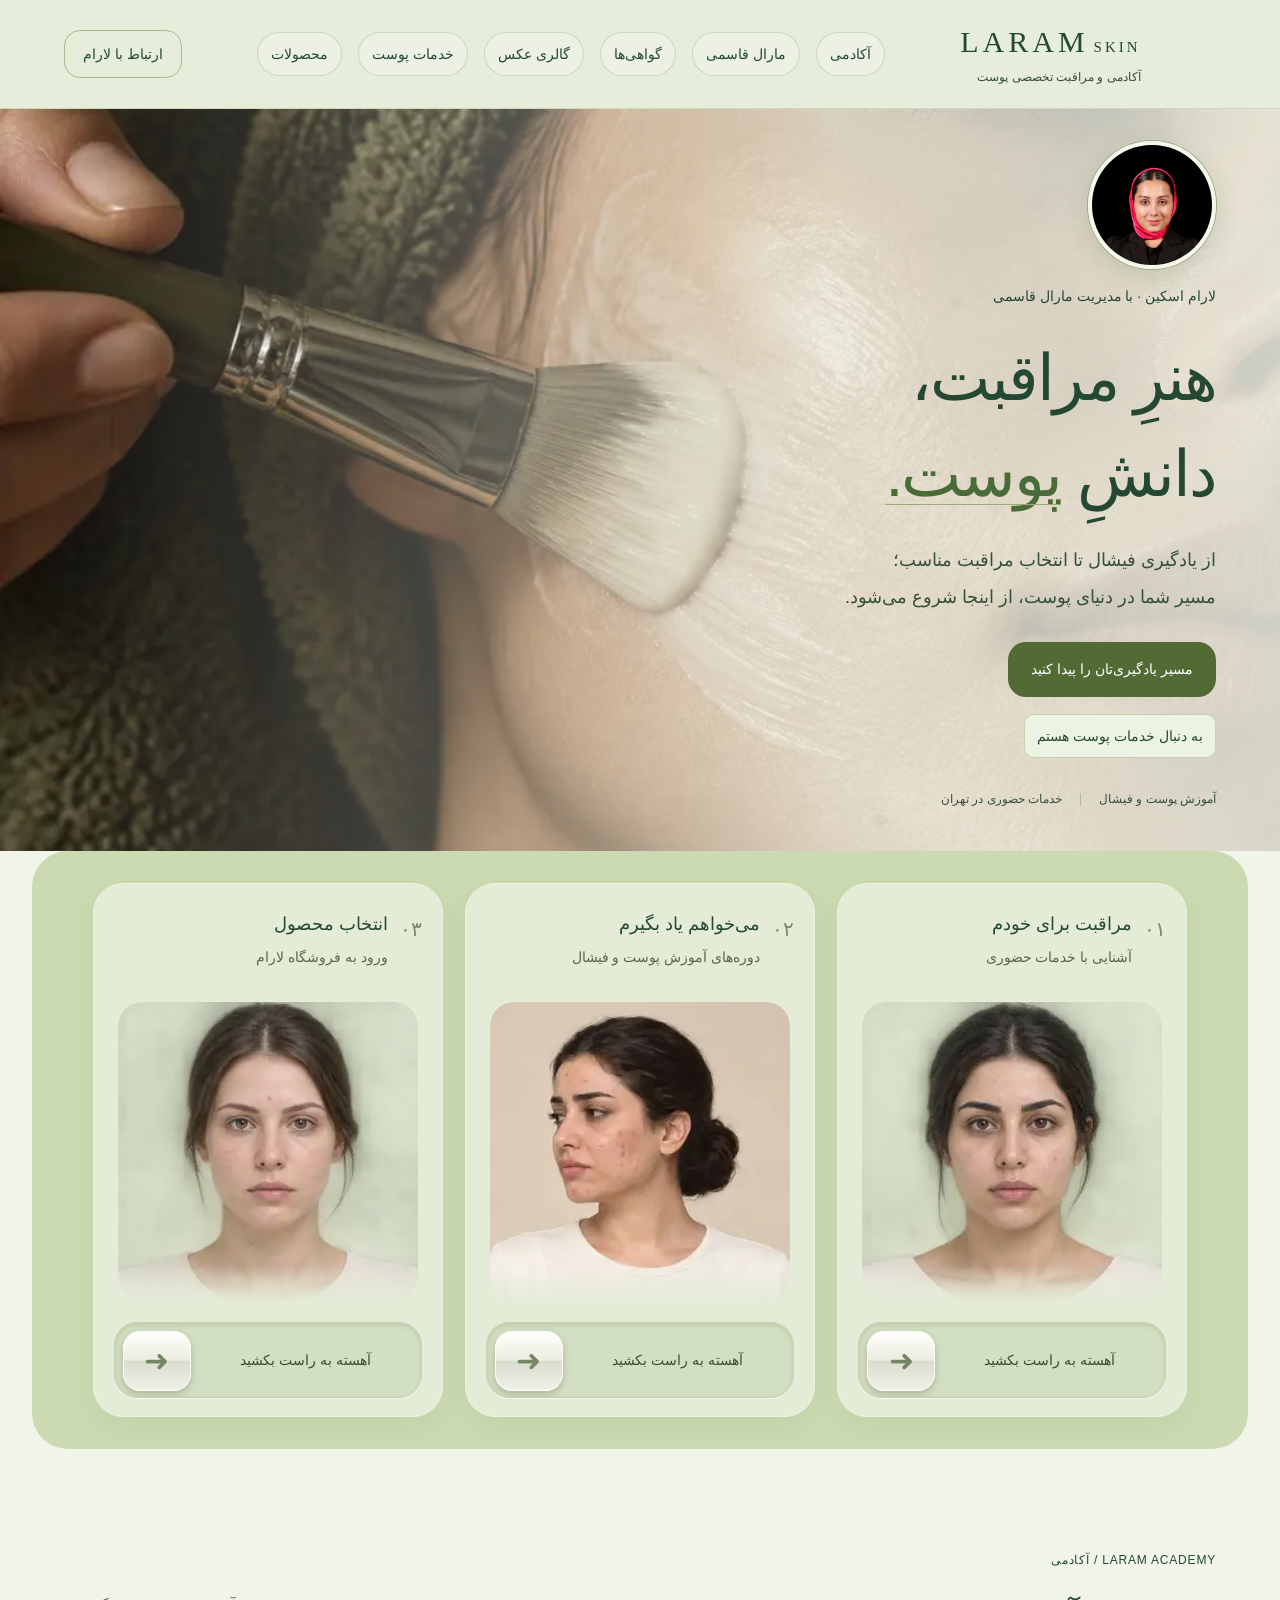
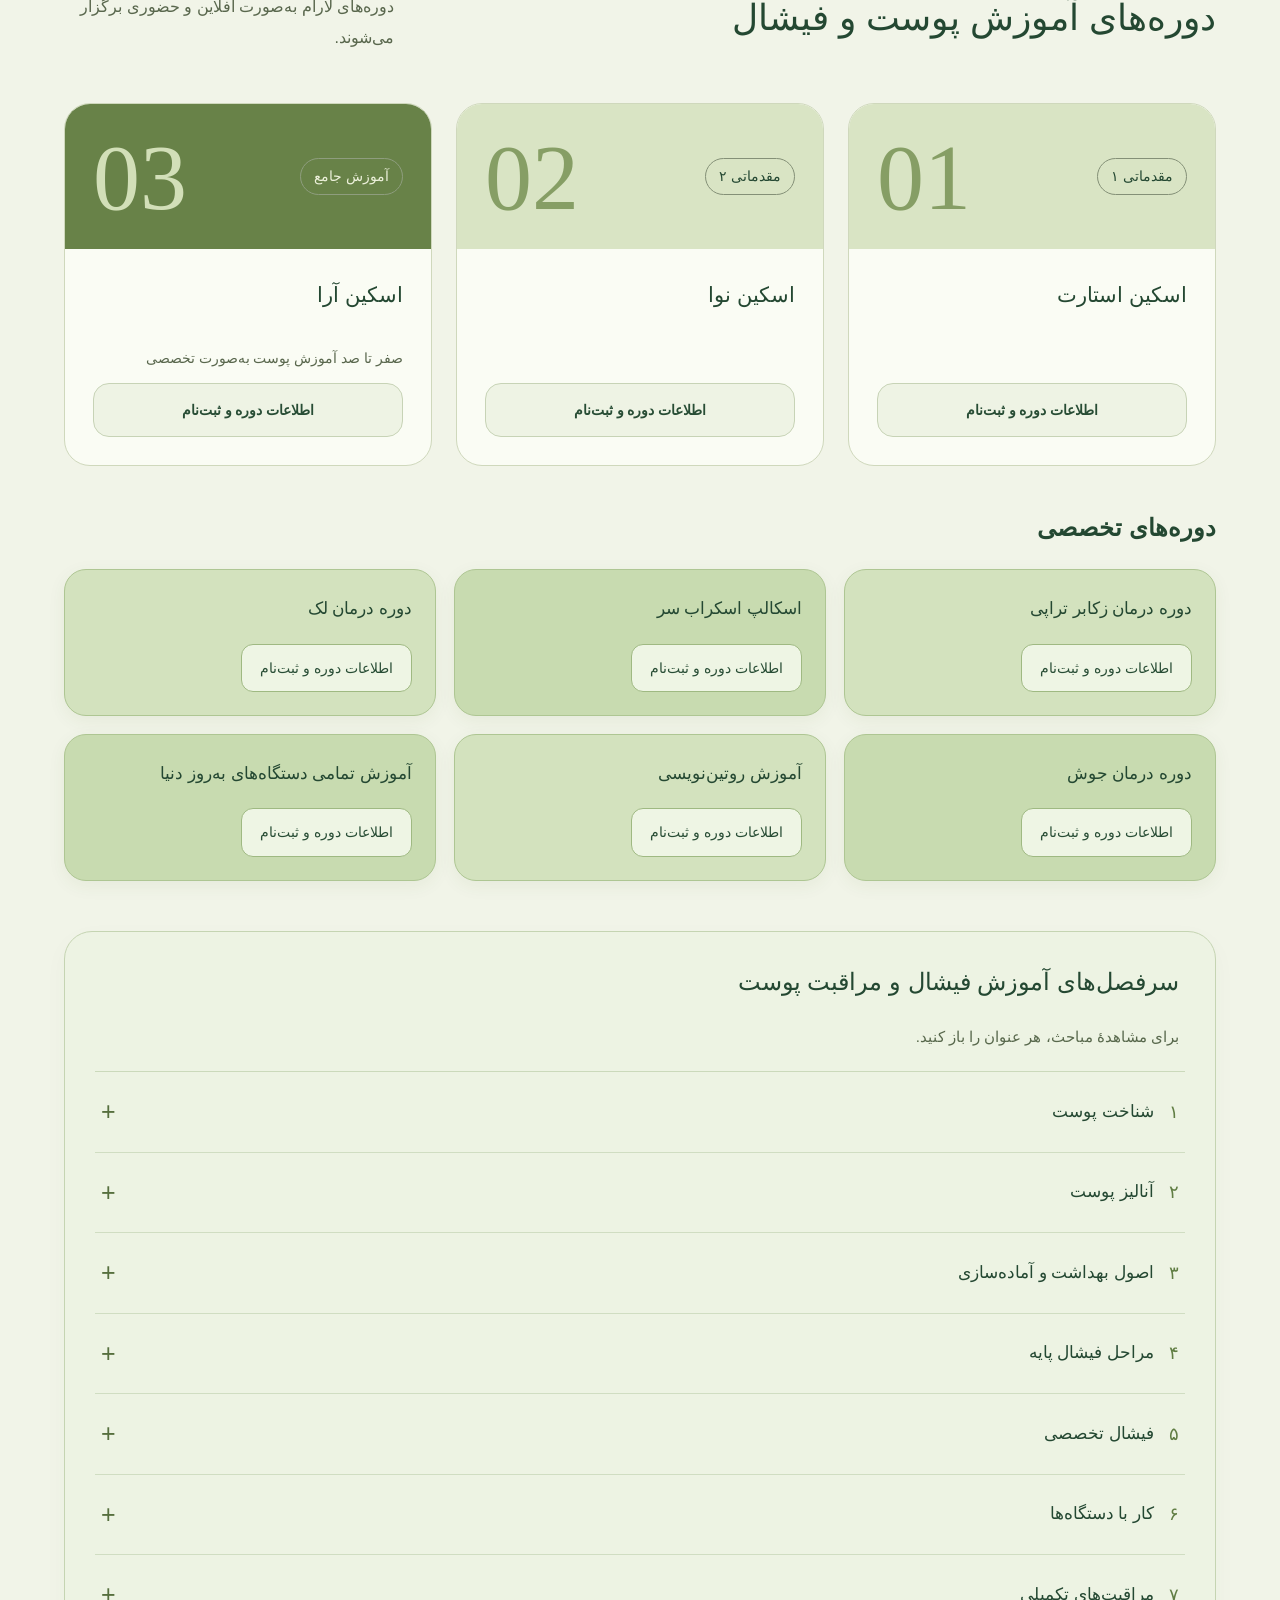
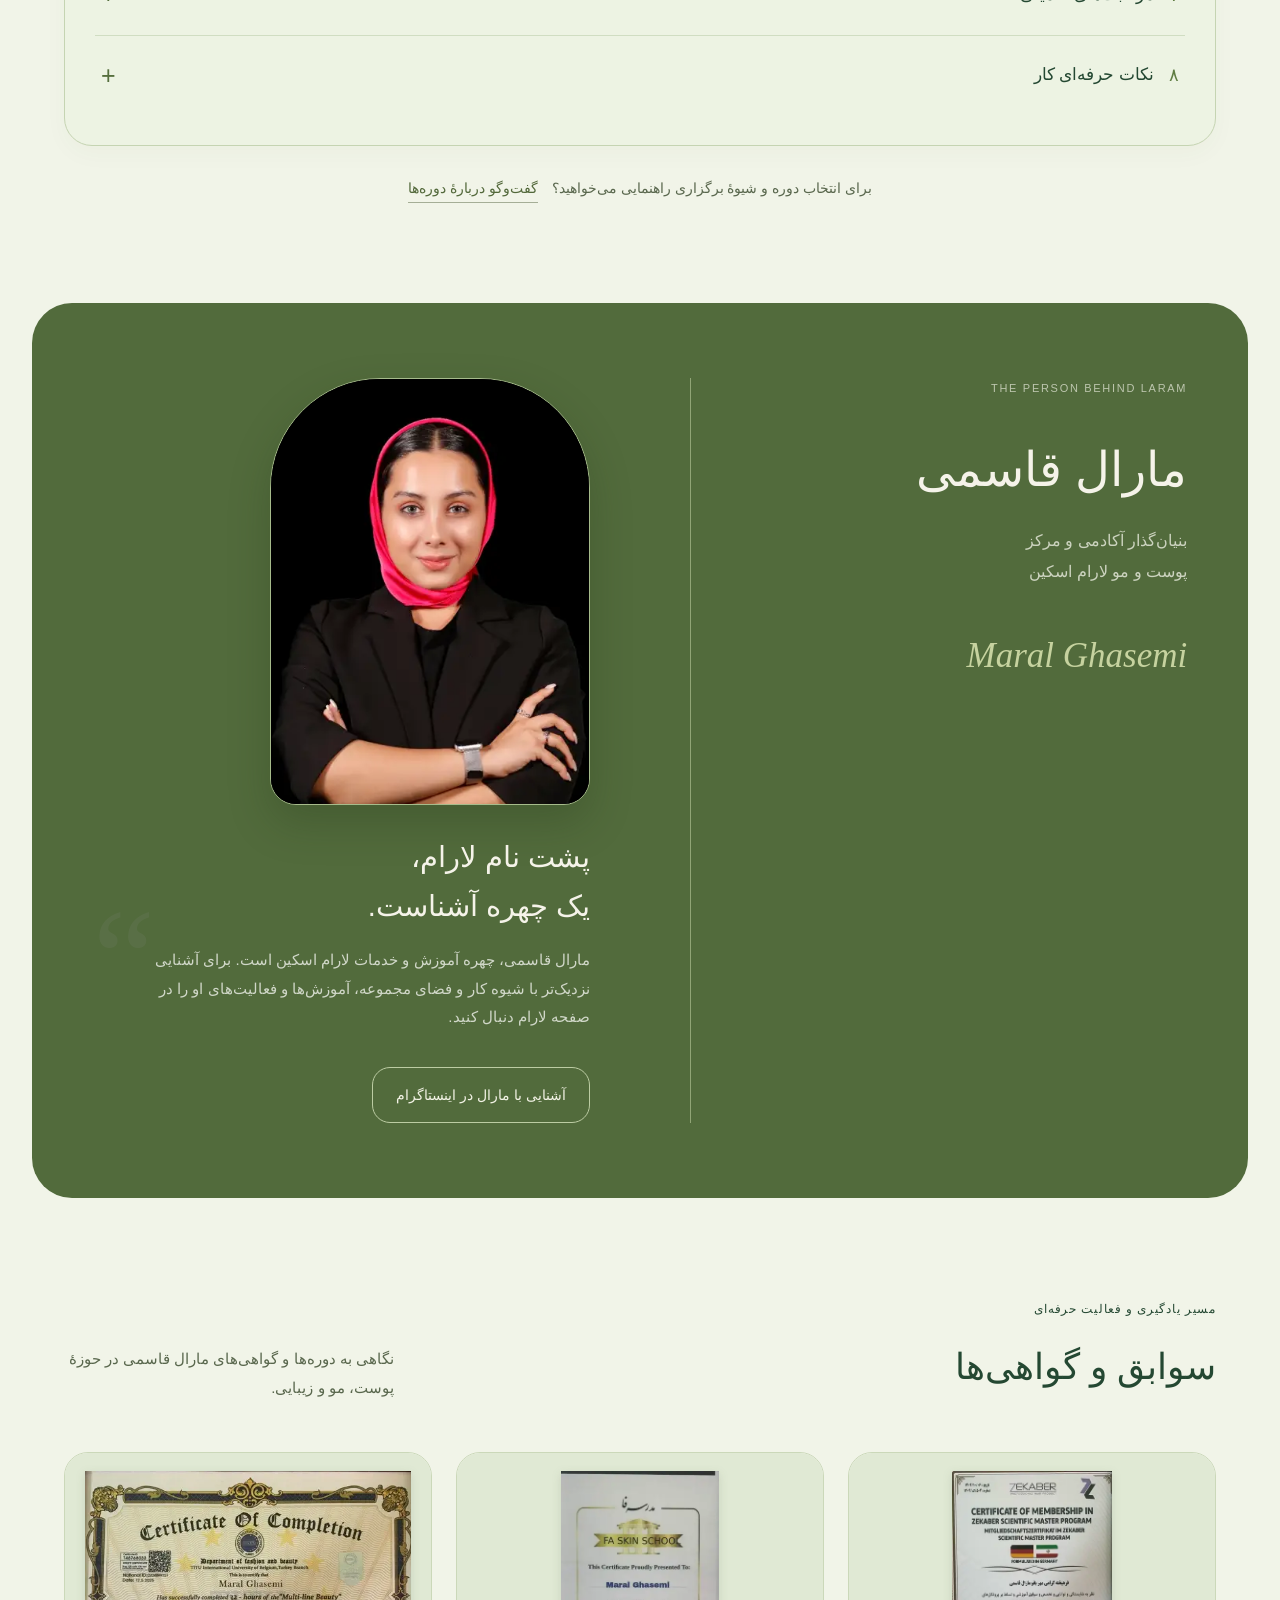
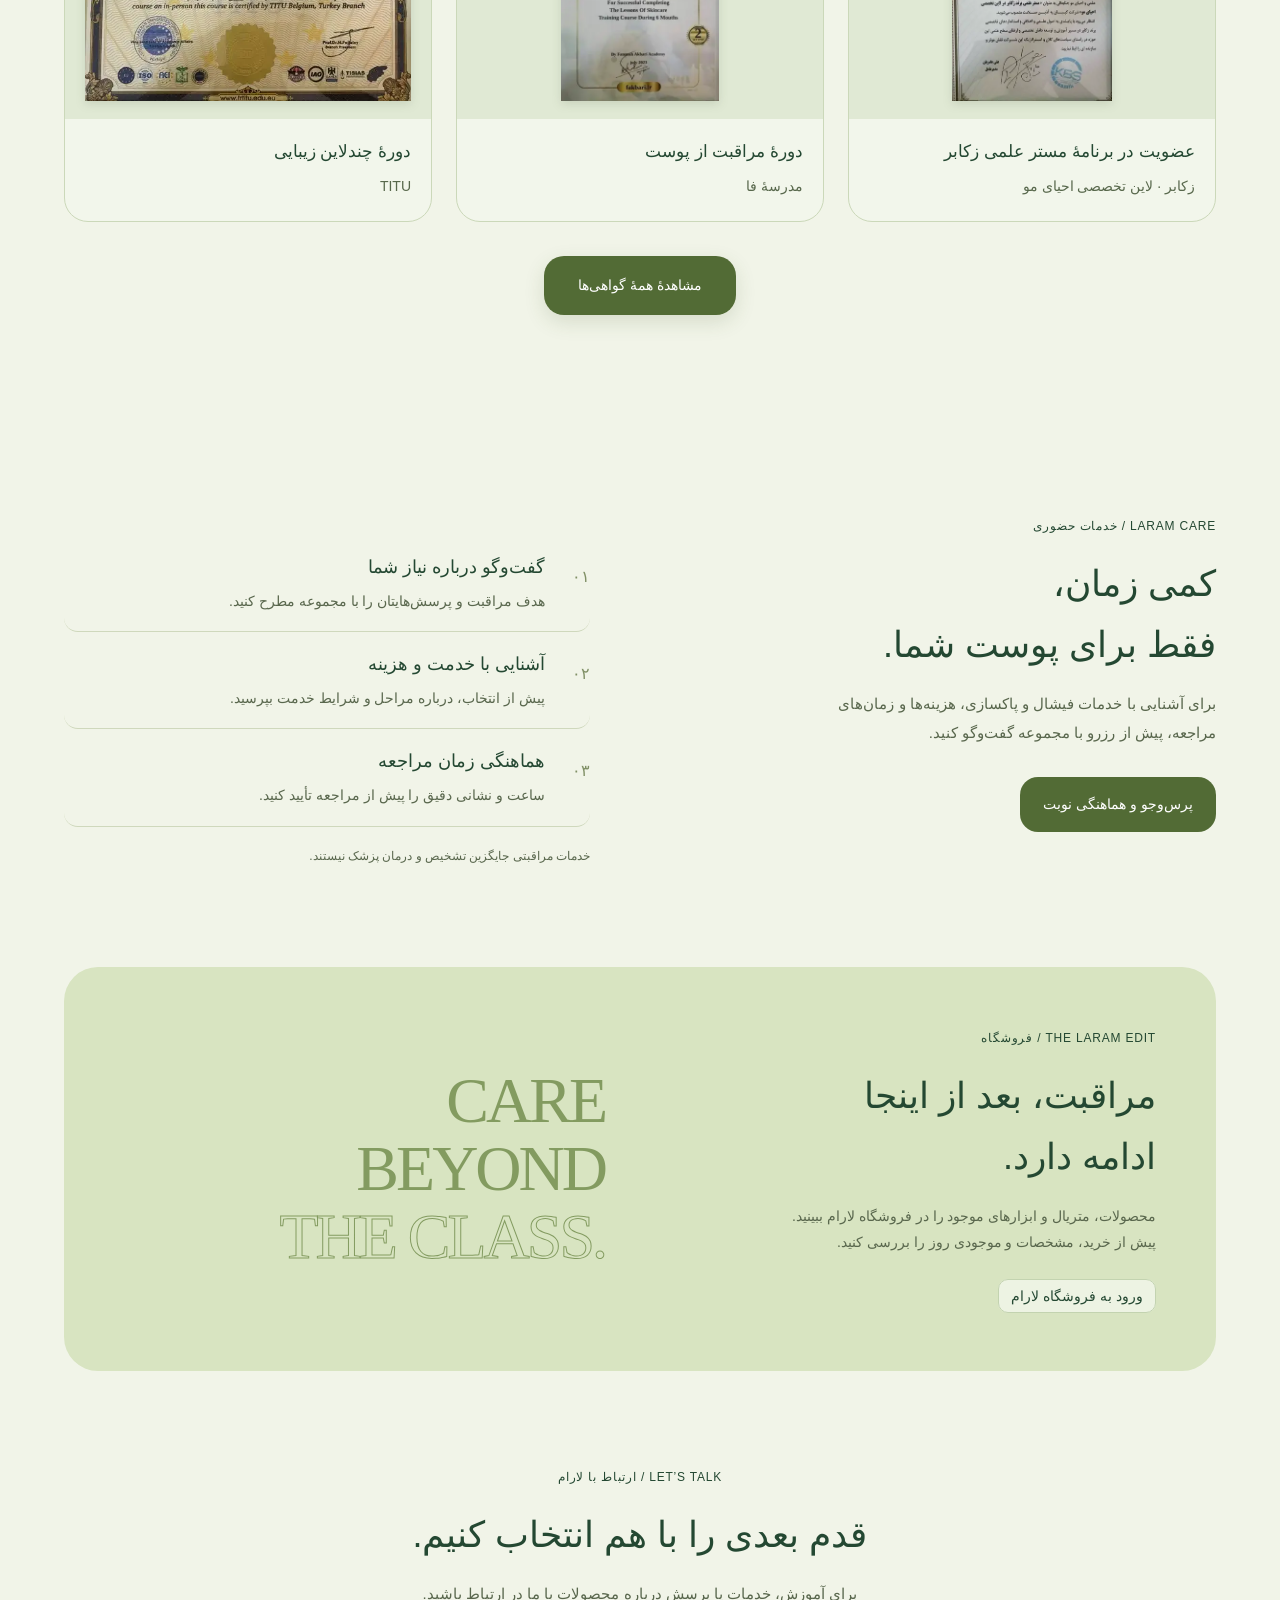
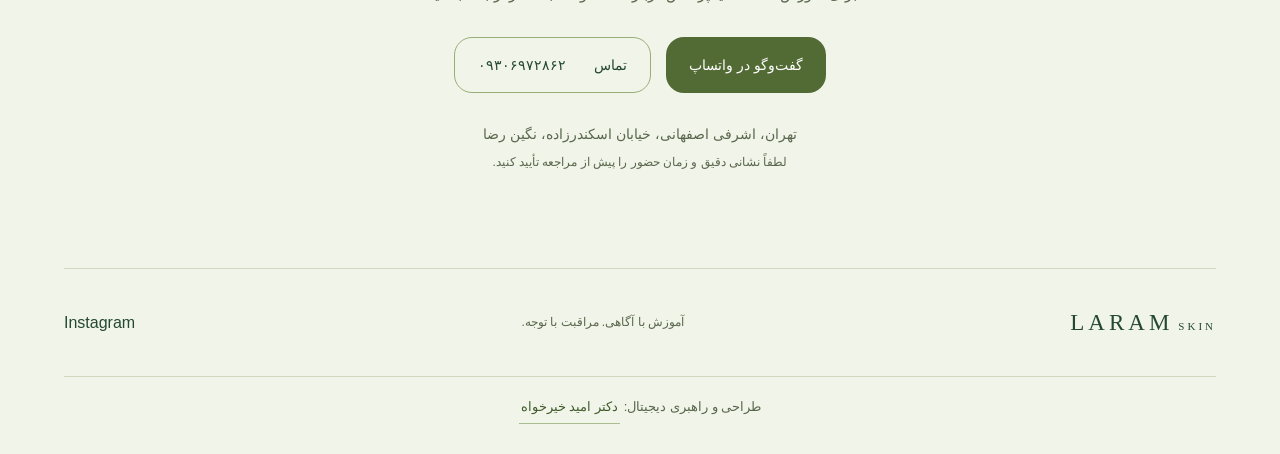
==== commit c4181478: "feat: disconnect external store and add local placeholder" ====
--- a/index.html
+++ b/index.html
@@ -1,23 +1,106 @@
-<!doctype html><html lang="fa" dir="rtl"><head><meta charset="utf-8"><meta name="viewport" content="width=device-width, initial-scale=1"><meta name="description" content="لارام اسکین؛ آموزش تخصصی پوست و فیشال و خدمات مراقبت از پوست با مارال قاسمی"><title>لارام اسکین — هنر مراقبت، دانش پوست</title><link rel="canonical" href="https://laramskin.com/"><meta property="og:type" content="website"><meta property="og:locale" content="fa_IR"><meta property="og:site_name" content="لارام اسکین"><meta property="og:title" content="لارام اسکین — هنر مراقبت، دانش پوست"><meta property="og:description" content="آموزش تخصصی پوست و فیشال و خدمات مراقبت از پوست با مارال قاسمی"><meta property="og:url" content="https://laramskin.com/"><meta property="og:image" content="https://laramskin.com/assets/laram-skin-social-cover-v1.jpg"><meta property="og:image:secure_url" content="https://laramskin.com/assets/laram-skin-social-cover-v1.jpg"><meta property="og:image:type" content="image/jpeg"><meta property="og:image:width" content="1200"><meta property="og:image:height" content="630"><meta property="og:image:alt" content="لارام اسکین با مدیریت مارال قاسمی"><meta name="twitter:card" content="summary_large_image"><meta name="twitter:title" content="لارام اسکین — هنر مراقبت، دانش پوست"><meta name="twitter:description" content="آموزش تخصصی پوست و فیشال و خدمات مراقبت از پوست با مارال قاسمی"><meta name="twitter:image" content="https://laramskin.com/assets/laram-skin-social-cover-v1.jpg"><link rel="stylesheet" href="site-bundle.css?v=20260920c"></head><body><div id="laram-circle-preview" dir="rtl">
+<!doctype html>
+<html lang="fa" dir="rtl">
+<head>
+  <meta charset="utf-8">
+  <meta name="viewport" content="width=device-width, initial-scale=1">
+  <title>آموزش فیشال و خدمات پوست در تهران | لارام اسکین</title>
+  <meta name="description" content="لارام اسکین با مدیریت مارال قاسمی؛ دوره‌های آموزش تخصصی فیشال و خدمات مراقبت، پاکسازی و رسیدگی به پوست در تهران. مشاهده نمونه‌کارها و هماهنگی نوبت.">
+  <meta name="robots" content="index, follow, max-image-preview:large, max-snippet:-1, max-video-preview:-1">
+  <link rel="canonical" href="https://laramskin.com/">
+  <link rel="icon" href="/favicon.svg" type="image/svg+xml">
+  <meta name="theme-color" content="#283e32">
+  <meta property="og:type" content="website">
+  <meta property="og:locale" content="fa_IR">
+  <meta property="og:site_name" content="لارام اسکین">
+  <meta property="og:title" content="آموزش فیشال و خدمات پوست در تهران | لارام اسکین">
+  <meta property="og:description" content="آموزش تخصصی فیشال و خدمات مراقبت و پاکسازی پوست در تهران با مدیریت مارال قاسمی.">
+  <meta property="og:url" content="https://laramskin.com/">
+  <meta property="og:image" content="https://laramskin.com/assets/laram-skin-social-cover-v2.jpg">
+  <meta property="og:image:secure_url" content="https://laramskin.com/assets/laram-skin-social-cover-v2.jpg">
+  <meta property="og:image:type" content="image/jpeg">
+  <meta property="og:image:width" content="1200">
+  <meta property="og:image:height" content="630">
+  <meta property="og:image:alt" content="لارام اسکین با مدیریت مارال قاسمی">
+  <meta name="twitter:card" content="summary_large_image">
+  <meta name="twitter:title" content="آموزش فیشال و خدمات پوست در تهران | لارام اسکین">
+  <meta name="twitter:description" content="آموزش تخصصی فیشال و خدمات مراقبت و پاکسازی پوست در تهران با مدیریت مارال قاسمی.">
+  <meta name="twitter:image" content="https://laramskin.com/assets/laram-skin-social-cover-v2.jpg">
+  <script type="application/ld+json">
+  {
+    "@context": "https://schema.org",
+    "@graph": [
+      {
+        "@type": ["HealthAndBeautyBusiness", "EducationalOrganization"],
+        "@id": "https://laramskin.com/#business",
+        "name": "لارام اسکین",
+        "alternateName": "Laram Skin",
+        "url": "https://laramskin.com/",
+        "image": "https://laramskin.com/assets/laram-skin-social-cover-v2.jpg",
+        "logo": "https://laramskin.com/favicon.svg",
+        "telephone": "+98-930-697-2862",
+        "sameAs": ["https://www.instagram.com/laramskin.ir/"],
+        "founder": {"@id": "https://laramskin.com/#maral-ghasemi"},
+        "address": {
+          "@type": "PostalAddress",
+          "streetAddress": "اشرفی اصفهانی، خیابان اسکندرزاده، نگین رضا",
+          "addressLocality": "تهران",
+          "addressRegion": "تهران",
+          "addressCountry": "IR"
+        },
+        "areaServed": {"@type": "City", "name": "تهران"}
+      },
+      {
+        "@type": "Person",
+        "@id": "https://laramskin.com/#maral-ghasemi",
+        "name": "مارال قاسمی",
+        "image": "https://laramskin.com/assets/maral-avatar.webp",
+        "jobTitle": "بنیان‌گذار و مدرس لارام اسکین",
+        "worksFor": {"@id": "https://laramskin.com/#business"}
+      },
+      {
+        "@type": "WebSite",
+        "@id": "https://laramskin.com/#website",
+        "url": "https://laramskin.com/",
+        "name": "لارام اسکین",
+        "alternateName": "Laram Skin",
+        "inLanguage": "fa-IR",
+        "publisher": {"@id": "https://laramskin.com/#business"}
+      },
+      {
+        "@type": "WebPage",
+        "@id": "https://laramskin.com/#webpage",
+        "url": "https://laramskin.com/",
+        "name": "آموزش فیشال و خدمات پوست در تهران | لارام اسکین",
+        "isPartOf": {"@id": "https://laramskin.com/#website"},
+        "about": {"@id": "https://laramskin.com/#business"},
+        "primaryImageOfPage": {"@type": "ImageObject", "url": "https://laramskin.com/assets/laram-skin-social-cover-v2.jpg"},
+        "inLanguage": "fa-IR"
+      }
+    ]
+  }
+  </script>
+  <link rel="stylesheet" href="site-bundle.css?v=20260921b">
+</head>
+<body><div id="laram-circle-preview" dir="rtl">
 
 
 <a class="skip" href="#main">رفتن به محتوای اصلی</a>
-<header><div class="nav wrap"><span class="nav-maral" aria-hidden="true"><img src="assets/maral-avatar.webp" alt="" width="40" height="40"><span>مارال قاسمی</span></span><a href="#" class="brand" aria-label="لارام اسکین، خانه"><span class="wordmark" dir="ltr">LARAM<span>SKIN</span></span><small>آکادمی و مراقبت تخصصی پوست</small></a><nav aria-label="منوی اصلی"><a href="#academy">آکادمی</a><a href="#maral">مارال قاسمی</a><a href="credentials.html">گواهی‌ها</a><a href="gallery.html">گالری عکس</a><a href="#care">خدمات پوست</a><a href="#shop">محصولات</a></nav><a class="nav-cta" href="#contact">ارتباط با لارام</a><button class="menu-btn" aria-expanded="false" aria-controls="mobile-nav" aria-label="باز کردن منو">☰</button></div><nav id="mobile-nav" class="mobile-nav" hidden><a href="#academy">آکادمی</a><a href="#maral">مارال قاسمی</a><a href="credentials.html">گواهی‌ها</a><a href="gallery.html">گالری عکس</a><a href="#care">خدمات پوست</a><a href="#shop">محصولات</a><a href="#contact">ارتباط با لارام</a></nav></header>
+<header><div class="nav wrap"><span class="nav-maral" aria-hidden="true"><img src="assets/maral-avatar.webp" alt="" width="40" height="40"><span>مارال قاسمی</span></span><a href="#" class="brand" aria-label="لارام اسکین، خانه"><span class="wordmark" dir="ltr">LARAM<span>SKIN</span></span><small>آکادمی و مراقبت تخصصی پوست</small></a><nav aria-label="منوی اصلی"><a href="#academy">آکادمی</a><a href="#maral">مارال قاسمی</a><a href="credentials.html">گواهی‌ها</a><a href="gallery.html">گالری عکس</a><a href="#care">خدمات پوست</a><a href="shop.html">محصولات</a></nav><a class="nav-cta" href="#contact">ارتباط با لارام</a><button class="menu-btn" aria-expanded="false" aria-controls="mobile-nav" aria-label="باز کردن منو">☰</button></div><nav id="mobile-nav" class="mobile-nav" hidden><a href="#academy">آکادمی</a><a href="#maral">مارال قاسمی</a><a href="credentials.html">گواهی‌ها</a><a href="gallery.html">گالری عکس</a><a href="#care">خدمات پوست</a><a href="shop.html">محصولات</a><a href="#contact">ارتباط با لارام</a></nav></header>
 <main id="main">
 <section class="hero hero-background"><div class="hero-copy"><div class="eyebrow maral-intro"><img class="maral-avatar" src="assets/maral-avatar.webp" alt="مارال قاسمی" width="56" height="56"><span class="maral-intro-text">لارام اسکین · با مدیریت مارال قاسمی</span></div><h1>هنرِ مراقبت،<br>دانشِ <em>پوست.</em></h1><p>از یادگیری فیشال تا انتخاب مراقبت مناسب؛<br>مسیر شما در دنیای پوست، از اینجا شروع می‌شود.</p><div class="actions"><a class="button primary" href="#academy">مسیر یادگیری‌تان را پیدا کنید</a><a class="text-link" href="#care">به دنبال خدمات پوست هستم</a></div><div class="hero-foot"><span>آموزش پوست و فیشال</span><i></i><span>خدمات حضوری در تهران</span></div></div></section>
 <section class="path-band"><div class="wrap paths">
 <div class="slide-card" data-destination="#care"><div class="slide-heading"><span class="number">۰۱</span><div><h2>مراقبت برای خودم</h2><p>آشنایی با خدمات حضوری</p></div></div><div class="portrait-stage" aria-hidden="true"><div class="skin-portrait portrait-happy"></div><div class="skin-portrait portrait-sad"></div></div><div class="skin-slide" dir="ltr"><div class="slide-instruction" dir="rtl">آهسته به راست بکشید</div><button class="slide-handle" type="button" role="slider" aria-label="ورود به مراقبت برای خودم؛ به راست بکشید" aria-valuemin="0" aria-valuemax="100" aria-valuenow="0" aria-valuetext="برای ورود به راست بکشید" aria-orientation="horizontal"><span aria-hidden="true" style="font-size:30px;line-height:1">➜</span></button></div></div>
 <div class="slide-card" data-destination="#academy"><div class="slide-heading"><span class="number">۰۲</span><div><h2>می‌خواهم یاد بگیرم</h2><p>دوره‌های آموزش پوست و فیشال</p></div></div><div class="portrait-stage" aria-hidden="true"><div class="skin-portrait portrait-happy"></div><div class="skin-portrait portrait-sad"></div></div><div class="skin-slide" dir="ltr"><div class="slide-instruction" dir="rtl">آهسته به راست بکشید</div><button class="slide-handle" type="button" role="slider" aria-label="ورود به دوره‌های آموزشی؛ به راست بکشید" aria-valuemin="0" aria-valuemax="100" aria-valuenow="0" aria-valuetext="برای ورود به راست بکشید" aria-orientation="horizontal"><span aria-hidden="true" style="font-size:30px;line-height:1">➜</span></button></div></div>
-<div class="slide-card" data-destination="#shop"><div class="slide-heading"><span class="number">۰۳</span><div><h2>انتخاب محصول</h2><p>ورود به فروشگاه لارام</p></div></div><div class="portrait-stage" aria-hidden="true"><div class="skin-portrait portrait-happy"></div><div class="skin-portrait portrait-sad"></div></div><div class="skin-slide" dir="ltr"><div class="slide-instruction" dir="rtl">آهسته به راست بکشید</div><button class="slide-handle" type="button" role="slider" aria-label="ورود به فروشگاه لارام؛ به راست بکشید" aria-valuemin="0" aria-valuemax="100" aria-valuenow="0" aria-valuetext="برای ورود به راست بکشید" aria-orientation="horizontal"><span aria-hidden="true" style="font-size:30px;line-height:1">➜</span></button></div></div>
+<div class="slide-card" data-destination="shop.html"><div class="slide-heading"><span class="number">۰۳</span><div><h2>انتخاب محصول</h2><p>ورود به فروشگاه لارام</p></div></div><div class="portrait-stage" aria-hidden="true"><div class="skin-portrait portrait-happy"></div><div class="skin-portrait portrait-sad"></div></div><div class="skin-slide" dir="ltr"><div class="slide-instruction" dir="rtl">آهسته به راست بکشید</div><button class="slide-handle" type="button" role="slider" aria-label="ورود به فروشگاه لارام؛ به راست بکشید" aria-valuemin="0" aria-valuemax="100" aria-valuenow="0" aria-valuetext="برای ورود به راست بکشید" aria-orientation="horizontal"><span aria-hidden="true" style="font-size:30px;line-height:1">➜</span></button></div></div>
 </div></section>
 <section id="academy" class="section wrap"><div class="section-head"><div><div class="eyebrow">LARAM ACADEMY / آکادمی</div><h2>دوره‌های آموزش پوست و فیشال</h2></div><p>دوره‌های لارام به‌صورت آفلاین و حضوری برگزار می‌شوند.</p></div><div class="courses"><article class="course"><div class="course-top"><span>مقدماتی ۱</span><b>01</b></div><div class="course-body"><h3>اسکین استارت</h3><a class="course-link" href="https://wa.me/989306972862?text=%D8%B3%D9%84%D8%A7%D9%85%D8%8C%20%D8%A8%D8%B1%D8%A7%DB%8C%20%D8%AB%D8%A8%D8%AA%E2%80%8C%D9%86%D8%A7%D9%85%D8%8C%20%D8%B4%D9%87%D8%B1%DB%8C%D9%87%20%D9%88%20%D8%B4%DB%8C%D9%88%D9%87%D9%94%20%D8%A8%D8%B1%DA%AF%D8%B2%D8%A7%D8%B1%DB%8C%20%D8%A7%D8%B3%DA%A9%DB%8C%D9%86%20%D8%A7%D8%B3%D8%AA%D8%A7%D8%B1%D8%AA%20%28%D8%A2%D9%81%D9%84%D8%A7%DB%8C%D9%86%20%DB%8C%D8%A7%20%D8%AD%D8%B6%D9%88%D8%B1%DB%8C%29%20%D8%B1%D8%A7%D9%87%D9%86%D9%85%D8%A7%DB%8C%DB%8C%20%D9%85%DB%8C%E2%80%8C%D8%AE%D9%88%D8%A7%D9%87%D9%85." target="_blank" rel="noopener">اطلاعات دوره و ثبت‌نام</a></div></article><article class="course"><div class="course-top"><span>مقدماتی ۲</span><b>02</b></div><div class="course-body"><h3>اسکین نوا</h3><a class="course-link" href="https://wa.me/989306972862?text=%D8%B3%D9%84%D8%A7%D9%85%D8%8C%20%D8%A8%D8%B1%D8%A7%DB%8C%20%D8%AB%D8%A8%D8%AA%E2%80%8C%D9%86%D8%A7%D9%85%D8%8C%20%D8%B4%D9%87%D8%B1%DB%8C%D9%87%20%D9%88%20%D8%B4%DB%8C%D9%88%D9%87%D9%94%20%D8%A8%D8%B1%DA%AF%D8%B2%D8%A7%D8%B1%DB%8C%20%D8%A7%D8%B3%DA%A9%DB%8C%D9%86%20%D9%86%D9%88%D8%A7%20%28%D8%A2%D9%81%D9%84%D8%A7%DB%8C%D9%86%20%DB%8C%D8%A7%20%D8%AD%D8%B6%D9%88%D8%B1%DB%8C%29%20%D8%B1%D8%A7%D9%87%D9%86%D9%85%D8%A7%DB%8C%DB%8C%20%D9%85%DB%8C%E2%80%8C%D8%AE%D9%88%D8%A7%D9%87%D9%85." target="_blank" rel="noopener">اطلاعات دوره و ثبت‌نام</a></div></article><article class="course featured"><div class="course-top"><span>آموزش جامع</span><b>03</b></div><div class="course-body"><h3>اسکین آرا</h3><p>صفر تا صد آموزش پوست به‌صورت تخصصی</p><a class="course-link" href="https://wa.me/989306972862?text=%D8%B3%D9%84%D8%A7%D9%85%D8%8C%20%D8%A8%D8%B1%D8%A7%DB%8C%20%D8%AB%D8%A8%D8%AA%E2%80%8C%D9%86%D8%A7%D9%85%D8%8C%20%D8%B4%D9%87%D8%B1%DB%8C%D9%87%20%D9%88%20%D8%B4%DB%8C%D9%88%D9%87%D9%94%20%D8%A8%D8%B1%DA%AF%D8%B2%D8%A7%D8%B1%DB%8C%20%D8%A7%D8%B3%DA%A9%DB%8C%D9%86%20%D8%A2%D8%B1%D8%A7%20%28%D8%A2%D9%81%D9%84%D8%A7%DB%8C%D9%86%20%DB%8C%D8%A7%20%D8%AD%D8%B6%D9%88%D8%B1%DB%8C%29%20%D8%B1%D8%A7%D9%87%D9%86%D9%85%D8%A7%DB%8C%DB%8C%20%D9%85%DB%8C%E2%80%8C%D8%AE%D9%88%D8%A7%D9%87%D9%85." target="_blank" rel="noopener">اطلاعات دوره و ثبت‌نام</a></div></article></div><div class="specialist-courses"><h3>دوره‌های تخصصی</h3><div class="specialist-grid"><article class="specialist-course"><h4>دوره درمان زکابر تراپی</h4><a href="https://wa.me/989306972862?text=%D8%B3%D9%84%D8%A7%D9%85%D8%8C%20%D8%A8%D8%B1%D8%A7%DB%8C%20%D8%AB%D8%A8%D8%AA%E2%80%8C%D9%86%D8%A7%D9%85%D8%8C%20%D8%B4%D9%87%D8%B1%DB%8C%D9%87%20%D9%88%20%D8%B4%DB%8C%D9%88%D9%87%D9%94%20%D8%A8%D8%B1%DA%AF%D8%B2%D8%A7%D8%B1%DB%8C%20%D8%AF%D9%88%D8%B1%D9%87%20%D8%AF%D8%B1%D9%85%D8%A7%D9%86%20%D8%B2%DA%A9%D8%A7%D8%A8%D8%B1%20%D8%AA%D8%B1%D8%A7%D9%BE%DB%8C%20%28%D8%A2%D9%81%D9%84%D8%A7%DB%8C%D9%86%20%DB%8C%D8%A7%20%D8%AD%D8%B6%D9%88%D8%B1%DB%8C%29%20%D8%B1%D8%A7%D9%87%D9%86%D9%85%D8%A7%DB%8C%DB%8C%20%D9%85%DB%8C%E2%80%8C%D8%AE%D9%88%D8%A7%D9%87%D9%85." target="_blank" rel="noopener">اطلاعات دوره و ثبت‌نام</a></article><article class="specialist-course"><h4>اسکالپ اسکراب سر</h4><a href="https://wa.me/989306972862?text=%D8%B3%D9%84%D8%A7%D9%85%D8%8C%20%D8%A8%D8%B1%D8%A7%DB%8C%20%D8%AB%D8%A8%D8%AA%E2%80%8C%D9%86%D8%A7%D9%85%D8%8C%20%D8%B4%D9%87%D8%B1%DB%8C%D9%87%20%D9%88%20%D8%B4%DB%8C%D9%88%D9%87%D9%94%20%D8%A8%D8%B1%DA%AF%D8%B2%D8%A7%D8%B1%DB%8C%20%D8%A7%D8%B3%DA%A9%D8%A7%D9%84%D9%BE%20%D8%A7%D8%B3%DA%A9%D8%B1%D8%A7%D8%A8%20%D8%B3%D8%B1%20%28%D8%A2%D9%81%D9%84%D8%A7%DB%8C%D9%86%20%DB%8C%D8%A7%20%D8%AD%D8%B6%D9%88%D8%B1%DB%8C%29%20%D8%B1%D8%A7%D9%87%D9%86%D9%85%D8%A7%DB%8C%DB%8C%20%D9%85%DB%8C%E2%80%8C%D8%AE%D9%88%D8%A7%D9%87%D9%85." target="_blank" rel="noopener">اطلاعات دوره و ثبت‌نام</a></article><article class="specialist-course"><h4>دوره درمان لک</h4><a href="https://wa.me/989306972862?text=%D8%B3%D9%84%D8%A7%D9%85%D8%8C%20%D8%A8%D8%B1%D8%A7%DB%8C%20%D8%AB%D8%A8%D8%AA%E2%80%8C%D9%86%D8%A7%D9%85%D8%8C%20%D8%B4%D9%87%D8%B1%DB%8C%D9%87%20%D9%88%20%D8%B4%DB%8C%D9%88%D9%87%D9%94%20%D8%A8%D8%B1%DA%AF%D8%B2%D8%A7%D8%B1%DB%8C%20%D8%AF%D9%88%D8%B1%D9%87%20%D8%AF%D8%B1%D9%85%D8%A7%D9%86%20%D9%84%DA%A9%20%28%D8%A2%D9%81%D9%84%D8%A7%DB%8C%D9%86%20%DB%8C%D8%A7%20%D8%AD%D8%B6%D9%88%D8%B1%DB%8C%29%20%D8%B1%D8%A7%D9%87%D9%86%D9%85%D8%A7%DB%8C%DB%8C%20%D9%85%DB%8C%E2%80%8C%D8%AE%D9%88%D8%A7%D9%87%D9%85." target="_blank" rel="noopener">اطلاعات دوره و ثبت‌نام</a></article><article class="specialist-course"><h4>دوره درمان جوش</h4><a href="https://wa.me/989306972862?text=%D8%B3%D9%84%D8%A7%D9%85%D8%8C%20%D8%A8%D8%B1%D8%A7%DB%8C%20%D8%AB%D8%A8%D8%AA%E2%80%8C%D9%86%D8%A7%D9%85%D8%8C%20%D8%B4%D9%87%D8%B1%DB%8C%D9%87%20%D9%88%20%D8%B4%DB%8C%D9%88%D9%87%D9%94%20%D8%A8%D8%B1%DA%AF%D8%B2%D8%A7%D8%B1%DB%8C%20%D8%AF%D9%88%D8%B1%D9%87%20%D8%AF%D8%B1%D9%85%D8%A7%D9%86%20%D8%AC%D9%88%D8%B4%20%28%D8%A2%D9%81%D9%84%D8%A7%DB%8C%D9%86%20%DB%8C%D8%A7%20%D8%AD%D8%B6%D9%88%D8%B1%DB%8C%29%20%D8%B1%D8%A7%D9%87%D9%86%D9%85%D8%A7%DB%8C%DB%8C%20%D9%85%DB%8C%E2%80%8C%D8%AE%D9%88%D8%A7%D9%87%D9%85." target="_blank" rel="noopener">اطلاعات دوره و ثبت‌نام</a></article><article class="specialist-course"><h4>آموزش روتین‌نویسی</h4><a href="https://wa.me/989306972862?text=%D8%B3%D9%84%D8%A7%D9%85%D8%8C%20%D8%A8%D8%B1%D8%A7%DB%8C%20%D8%AB%D8%A8%D8%AA%E2%80%8C%D9%86%D8%A7%D9%85%D8%8C%20%D8%B4%D9%87%D8%B1%DB%8C%D9%87%20%D9%88%20%D8%B4%DB%8C%D9%88%D9%87%D9%94%20%D8%A8%D8%B1%DA%AF%D8%B2%D8%A7%D8%B1%DB%8C%20%D8%A2%D9%85%D9%88%D8%B2%D8%B4%20%D8%B1%D9%88%D8%AA%DB%8C%D9%86%E2%80%8C%D9%86%D9%88%DB%8C%D8%B3%DB%8C%20%28%D8%A2%D9%81%D9%84%D8%A7%DB%8C%D9%86%20%DB%8C%D8%A7%20%D8%AD%D8%B6%D9%88%D8%B1%DB%8C%29%20%D8%B1%D8%A7%D9%87%D9%86%D9%85%D8%A7%DB%8C%DB%8C%20%D9%85%DB%8C%E2%80%8C%D8%AE%D9%88%D8%A7%D9%87%D9%85." target="_blank" rel="noopener">اطلاعات دوره و ثبت‌نام</a></article><article class="specialist-course"><h4>آموزش تمامی دستگاه‌های به‌روز دنیا</h4><a href="https://wa.me/989306972862?text=%D8%B3%D9%84%D8%A7%D9%85%D8%8C%20%D8%A8%D8%B1%D8%A7%DB%8C%20%D8%AB%D8%A8%D8%AA%E2%80%8C%D9%86%D8%A7%D9%85%D8%8C%20%D8%B4%D9%87%D8%B1%DB%8C%D9%87%20%D9%88%20%D8%B4%DB%8C%D9%88%D9%87%D9%94%20%D8%A8%D8%B1%DA%AF%D8%B2%D8%A7%D8%B1%DB%8C%20%D8%A2%D9%85%D9%88%D8%B2%D8%B4%20%D8%AA%D9%85%D8%A7%D9%85%DB%8C%20%D8%AF%D8%B3%D8%AA%DA%AF%D8%A7%D9%87%E2%80%8C%D9%87%D8%A7%DB%8C%20%D8%A8%D9%87%E2%80%8C%D8%B1%D9%88%D8%B2%20%D8%AF%D9%86%DB%8C%D8%A7%20%28%D8%A2%D9%81%D9%84%D8%A7%DB%8C%D9%86%20%DB%8C%D8%A7%20%D8%AD%D8%B6%D9%88%D8%B1%DB%8C%29%20%D8%B1%D8%A7%D9%87%D9%86%D9%85%D8%A7%DB%8C%DB%8C%20%D9%85%DB%8C%E2%80%8C%D8%AE%D9%88%D8%A7%D9%87%D9%85." target="_blank" rel="noopener">اطلاعات دوره و ثبت‌نام</a></article></div></div><div id="syllabus" class="syllabus"><div class="syllabus-heading"><h3>سرفصل‌های آموزش فیشال و مراقبت پوست</h3><p>برای مشاهدهٔ مباحث، هر عنوان را باز کنید.</p></div><details class="syllabus-item"><summary><span class="syllabus-number">۱</span><span>شناخت پوست</span></summary><div class="syllabus-content"><ul><li>انواع پوست: خشک، چرب، مختلط، نرمال</li><li>شناخت مشکلات و نیازهای پوست</li><li>تشخیص نوع و وضعیت پوست</li><li>آشنایی با موانع پوستی و حساسیت‌ها</li><li>موارد منع انجام فیشال</li></ul></div></details><details class="syllabus-item"><summary><span class="syllabus-number">۲</span><span>آنالیز پوست</span></summary><div class="syllabus-content"><ul><li>نحوه صحیح مشاوره با مشتری</li><li>بررسی نوع و شرایط پوست</li><li>شناخت جوش، لک، دهیدراتگی، کدری و منافذ</li><li>انتخاب پروتکل مناسب برای هر پوست</li><li>طراحی روتین مراقبتی متناسب با پوست</li></ul></div></details><details class="syllabus-item"><summary><span class="syllabus-number">۳</span><span>اصول بهداشت و آماده‌سازی</span></summary><div class="syllabus-content"><ul><li>ضدعفونی و استریل ابزار و محیط</li><li>اصول بهداشت فردی و کار با مشتری</li><li>آماده‌سازی تخت و وسایل فیشال</li><li>نحوه صحیح استفاده و نگهداری از ابزار</li></ul></div></details><details class="syllabus-item"><summary><span class="syllabus-number">۴</span><span>مراحل فیشال پایه</span></summary><div class="syllabus-content"><ul><li>پاکسازی اولیه</li><li>شوینده و پاکسازی عمقی</li><li>لایه‌برداری</li><li>بخور و آماده‌سازی پوست</li><li>تخلیه اصولی کومدون‌ها در صورت مناسب بودن پوست</li><li>ماساژ صورت و گردن</li><li>ماسک</li><li>تونر، سرم و آبرسان</li><li>کرم و ضدآفتاب</li><li>مراقبت‌های بعد از فیشال</li></ul></div></details><details class="syllabus-item"><summary><span class="syllabus-number">۵</span><span>فیشال تخصصی</span></summary><div class="syllabus-content"><ul><li>فیشال پوست خشک و دهیدراته</li><li>فیشال پوست چرب و مستعد جوش</li><li>فیشال پوست مختلط</li><li>فیشال پوست کدر و خسته</li><li>فیشال پوست حساس</li><li>فیشال ضدلک و روشن‌کننده</li><li>فیشال آبرسان و ترمیم‌کننده</li><li>فیشال ضدپیری</li></ul></div></details><details class="syllabus-item"><summary><span class="syllabus-number">۶</span><span>کار با دستگاه‌ها</span></summary><div class="syllabus-content"><p class="device-note">آموزش کار با دستگاه‌ها متناسب با دستگاه‌های مورد استفاده در دوره انجام می‌شود.</p><ul><li>هیدروفیشال</li><li>اولتراسونیک</li><li>های‌فرکانس</li><li>اتوی صورت</li><li>میکرودرم</li><li>LED</li><li>اکسیژن‌رسانی</li></ul></div></details><details class="syllabus-item"><summary><span class="syllabus-number">۷</span><span>مراقبت‌های تکمیلی</span></summary><div class="syllabus-content"><ul><li>آموزش ماساژ صورت</li><li>ماسک‌گذاری صحیح</li><li>انتخاب محصولات مناسب هر پوست</li><li>ترکیب صحیح محصولات و مواد فعال</li><li>مراقبت قبل و بعد از فیشال</li><li>توصیه روتین خانگی به مشتری</li></ul></div></details><details class="syllabus-item"><summary><span class="syllabus-number">۸</span><span>نکات حرفه‌ای کار</span></summary><div class="syllabus-content"><ul><li>نحوه برخورد و مشاوره با مشتری</li><li>تشکیل پرونده پوستی</li><li>عکاسی قبل و بعد</li><li>قیمت‌گذاری خدمات</li><li>طراحی پکیج‌های فیشال</li><li>افزایش رضایت و وفاداری مشتری</li></ul></div></details></div><div class="academy-note"><span>برای انتخاب دوره و شیوهٔ برگزاری راهنمایی می‌خواهید؟</span><a href="https://wa.me/989306972862?text=%D8%B3%D9%84%D8%A7%D9%85%D8%8C%20%D8%A8%D8%B1%D8%A7%DB%8C%20%D8%AB%D8%A8%D8%AA%E2%80%8C%D9%86%D8%A7%D9%85%D8%8C%20%D8%B4%D9%87%D8%B1%DB%8C%D9%87%20%D9%88%20%D8%B4%DB%8C%D9%88%D9%87%D9%94%20%D8%A8%D8%B1%DA%AF%D8%B2%D8%A7%D8%B1%DB%8C%20%D8%AF%D9%88%D8%B1%D9%87%E2%80%8C%D9%87%D8%A7%DB%8C%20%D9%84%D8%A7%D8%B1%D8%A7%D9%85%20%28%D8%A2%D9%81%D9%84%D8%A7%DB%8C%D9%86%20%DB%8C%D8%A7%20%D8%AD%D8%B6%D9%88%D8%B1%DB%8C%29%20%D8%B1%D8%A7%D9%87%D9%86%D9%85%D8%A7%DB%8C%DB%8C%20%D9%85%DB%8C%E2%80%8C%D8%AE%D9%88%D8%A7%D9%87%D9%85." target="_blank" rel="noopener">گفت‌وگو دربارهٔ دوره‌ها</a></div></section>
 <section id="maral" class="founder"><div class="wrap founder-grid"><div class="founder-title"><div class="eyebrow">THE PERSON BEHIND LARAM</div><h2>مارال قاسمی</h2><p>بنیان‌گذار آکادمی و مرکز<br>پوست و مو لارام اسکین</p><span class="signature" dir="ltr">Maral Ghasemi</span></div><div class="founder-copy"><figure class="maral-portrait"><img src="assets/maral-avatar.webp" alt="مارال قاسمی، بنیان‌گذار لارام اسکین" width="720" height="960" loading="lazy"></figure><span class="large-quote">“</span><h3>پشت نام لارام،<br>یک چهره آشناست.</h3><p>مارال قاسمی، چهره آموزش و خدمات لارام اسکین است. برای آشنایی نزدیک‌تر با شیوه کار و فضای مجموعه، آموزش‌ها و فعالیت‌های او را در صفحه لارام دنبال کنید.</p><a class="button light" href="https://www.instagram.com/laramskin.ir/" target="_blank" rel="noopener">آشنایی با مارال در اینستاگرام</a></div></div></section>
 <section id="credentials" class="section wrap cert-section"><div class="section-head"><div><div class="eyebrow">مسیر یادگیری و فعالیت حرفه‌ای</div><h2>سوابق و گواهی‌ها</h2></div><p>نگاهی به دوره‌ها و گواهی‌های مارال قاسمی در حوزهٔ پوست، مو و زیبایی.</p></div><div class="cert-grid cert-highlights"><article class="cert-card" id="cert-2616"><a class="cert-preview" href="credentials.html#cert-2616"><img src="assets/certificate-2616-thumb.webp" alt="عضویت در برنامهٔ مستر علمی زکابر به نام مارال قاسمی" loading="lazy" width="480" height="340"></a><div class="cert-caption"><h3>عضویت در برنامهٔ مستر علمی زکابر</h3><p>زکابر · لاین تخصصی احیای مو</p></div></article><article class="cert-card" id="cert-2623"><a class="cert-preview" href="credentials.html#cert-2623"><img src="assets/certificate-2623-thumb.webp" alt="دورهٔ مراقبت از پوست به نام مارال قاسمی" loading="lazy" width="480" height="340"></a><div class="cert-caption"><h3>دورهٔ مراقبت از پوست</h3><p>مدرسهٔ فا</p></div></article><article class="cert-card" id="cert-2620"><a class="cert-preview" href="credentials.html#cert-2620"><img src="assets/certificate-2620-thumb.webp" alt="دورهٔ چندلاین زیبایی به نام مارال قاسمی" loading="lazy" width="480" height="340"></a><div class="cert-caption"><h3>دورهٔ چندلاین زیبایی</h3><p>TITU</p></div></article></div><a class="button primary cert-all" href="credentials.html">مشاهدهٔ همهٔ گواهی‌ها</a></section>
 <section id="care" class="section wrap care"><div><div class="eyebrow">LARAM CARE / خدمات حضوری</div><h2>کمی زمان،<br>فقط برای پوست شما.</h2><p class="care-intro">برای آشنایی با خدمات فیشال و پاکسازی، هزینه‌ها و زمان‌های مراجعه، پیش از رزرو با مجموعه گفت‌وگو کنید.</p><a class="button primary" href="https://wa.me/989306972862?text=سلام،%20برای%20خدمات%20فیشال%20و%20زمان‌های%20مراجعه%20راهنمایی%20می‌خواهم." target="_blank" rel="noopener">پرس‌وجو و هماهنگی نوبت</a></div><div class="care-list"><div><span>۰۱</span><div><h3>گفت‌وگو درباره نیاز شما</h3><p>هدف مراقبت و پرسش‌هایتان را با مجموعه مطرح کنید.</p></div></div><div><span>۰۲</span><div><h3>آشنایی با خدمت و هزینه</h3><p>پیش از انتخاب، درباره مراحل و شرایط خدمت بپرسید.</p></div></div><div><span>۰۳</span><div><h3>هماهنگی زمان مراجعه</h3><p>ساعت و نشانی دقیق را پیش از مراجعه تأیید کنید.</p></div></div><small>خدمات مراقبتی جایگزین تشخیص و درمان پزشک نیستند.</small></div></section>
-<section id="shop" class="shop wrap"><div><div class="eyebrow">THE LARAM EDIT / فروشگاه</div><h2>مراقبت، بعد از اینجا<br>ادامه دارد.</h2><p>محصولات، متریال و ابزارهای موجود را در فروشگاه لارام ببینید.<br>پیش از خرید، مشخصات و موجودی روز را بررسی کنید.</p><a class="text-link" href="https://laramskin.ir/" target="_blank" rel="noopener">مشاهده فروشگاه لارام</a></div><div class="shop-type" aria-hidden="true"><span>CARE</span><span>BEYOND</span><span class="outline">THE CLASS.</span></div></section>
-<section id="contact" class="contact wrap"><div class="eyebrow">LET’S TALK / ارتباط با لارام</div><h2>قدم بعدی را با هم انتخاب کنیم.</h2><p>برای آموزش، خدمات یا پرسش درباره محصولات با ما در ارتباط باشید.</p><div class="contact-buttons"><a class="button primary" href="https://wa.me/989306972862" target="_blank" rel="noopener">گفت‌وگو در واتساپ</a><a class="button outline-button" href="tel:+989306972862">تماس <span dir="ltr">۰۹۳۰۶۹۷۲۸۶۲</span></a></div><p class="address">تهران، اشرفی اصفهانی، خیابان اسکندرزاده، نگین رضا<br><small>لطفاً نشانی دقیق و زمان حضور را پیش از مراجعه تأیید کنید.</small></p></section>
+<section id="shop" class="shop wrap"><div><div class="eyebrow">THE LARAM EDIT / فروشگاه</div><h2>مراقبت، بعد از اینجا<br>ادامه دارد.</h2><p>محصولات، متریال و ابزارهای موجود را در فروشگاه لارام ببینید.<br>پیش از خرید، مشخصات و موجودی روز را بررسی کنید.</p><a class="text-link" href="shop.html">ورود به فروشگاه لارام</a></div><div class="shop-type" aria-hidden="true"><span>CARE</span><span>BEYOND</span><span class="outline">THE CLASS.</span></div></section>
+<section id="contact" class="contact wrap"><div class="eyebrow">LET’S TALK / ارتباط با لارام</div><h2>قدم بعدی را با هم انتخاب کنیم.</h2><p>برای آموزش، خدمات یا پرسش درباره محصولات با ما در ارتباط باشید.</p><div class="contact-buttons"><a class="button primary" href="https://wa.me/989306972862?text=%D8%B3%D9%84%D8%A7%D9%85%D8%8C%20%D8%A7%D8%B2%20%D8%B7%D8%B1%DB%8C%D9%82%20%D9%88%D8%A8%E2%80%8C%D8%B3%D8%A7%DB%8C%D8%AA%20%D9%84%D8%A7%D8%B1%D8%A7%D9%85%20%D8%A7%D8%B3%DA%A9%DB%8C%D9%86%20%D8%A8%D8%A7%20%D8%B4%D9%85%D8%A7%20%D8%A2%D8%B4%D9%86%D8%A7%20%D8%B4%D8%AF%D9%85.%20%D8%A8%D8%B1%D8%A7%DB%8C%20%D8%A2%D9%85%D9%88%D8%B2%D8%B4%D8%8C%20%D8%AE%D8%AF%D9%85%D8%A7%D8%AA%20%D9%BE%D9%88%D8%B3%D8%AA%20%DB%8C%D8%A7%20%D9%85%D8%AD%D8%B5%D9%88%D9%84%D8%A7%D8%AA%20%D9%86%DB%8C%D8%A7%D8%B2%20%D8%A8%D9%87%20%D8%B1%D8%A7%D9%87%D9%86%D9%85%D8%A7%DB%8C%DB%8C%20%D8%AF%D8%A7%D8%B1%D9%85." target="_blank" rel="noopener">گفت‌وگو در واتساپ</a><a class="button outline-button" href="tel:+989306972862">تماس <span dir="ltr">۰۹۳۰۶۹۷۲۸۶۲</span></a></div><p class="address">تهران، اشرفی اصفهانی، خیابان اسکندرزاده، نگین رضا<br><small>لطفاً نشانی دقیق و زمان حضور را پیش از مراجعه تأیید کنید.</small></p></section>
 </main><footer class="wrap"><a class="wordmark" href="#" dir="ltr">LARAM<span>SKIN</span></a><p>آموزش با آگاهی. مراقبت با توجه.</p><a href="https://www.instagram.com/laramskin.ir/" target="_blank" rel="noopener" dir="ltr">Instagram</a><div class="site-credit">طراحی و راهبری دیجیتال: <a href="https://wa.me/905338481611?text=%D8%B3%D9%84%D8%A7%D9%85%D8%8C%20%D8%A7%D8%B2%20%D8%B7%D8%B1%DB%8C%D9%82%20%D9%88%D8%A8%E2%80%8C%D8%B3%D8%A7%DB%8C%D8%AA%20%D9%84%D8%A7%D8%B1%D8%A7%D9%85%20%D8%A7%D8%B3%DA%A9%DB%8C%D9%86%20%D8%A8%D8%A7%20%D8%B4%D9%85%D8%A7%20%D8%A2%D8%B4%D9%86%D8%A7%20%D8%B4%D8%AF%D9%85%20%D9%88%20%D8%A8%D8%B1%D8%A7%DB%8C%20%D8%B7%D8%B1%D8%A7%D8%AD%DB%8C%20%D9%88%20%D8%B1%D8%A7%D9%87%D8%A8%D8%B1%DB%8C%20%D8%AF%DB%8C%D8%AC%DB%8C%D8%AA%D8%A7%D9%84%20%D9%86%DB%8C%D8%A7%D8%B2%20%D8%A8%D9%87%20%D9%85%D8%B4%D8%A7%D9%88%D8%B1%D9%87%20%D8%AF%D8%A7%D8%B1%D9%85." target="_blank" rel="noopener noreferrer" aria-label="گفت‌وگوی واتساپ با دکتر امید خیرخواه">دکتر امید خیرخواه</a></div></footer>
 
 </div>
-<script src="app-bundle.js?v=20260920"></script>
+<script src="app-bundle.js?v=20260922a"></script>
 </body></html>
--- a/site-bundle.css
+++ b/site-bundle.css
@@ -157,3 +157,7 @@
 @keyframes hero-choice-float{0%,100%{transform:translateY(0);opacity:.88}50%{transform:translateY(-4px);opacity:1}}
 @media(hover:hover){.hero-background .actions>*:hover{animation:none}}
 @media(prefers-reduced-motion:reduce){.hero-background .actions .button,.hero-background .actions .text-link,.hero-background .hero-foot span{animation:none;opacity:1}}
+
+.slider-arrival-focus:focus{outline:none}
+
+.is-returning .slide-handle{transition:transform .48s cubic-bezier(.22,1,.36,1)}
